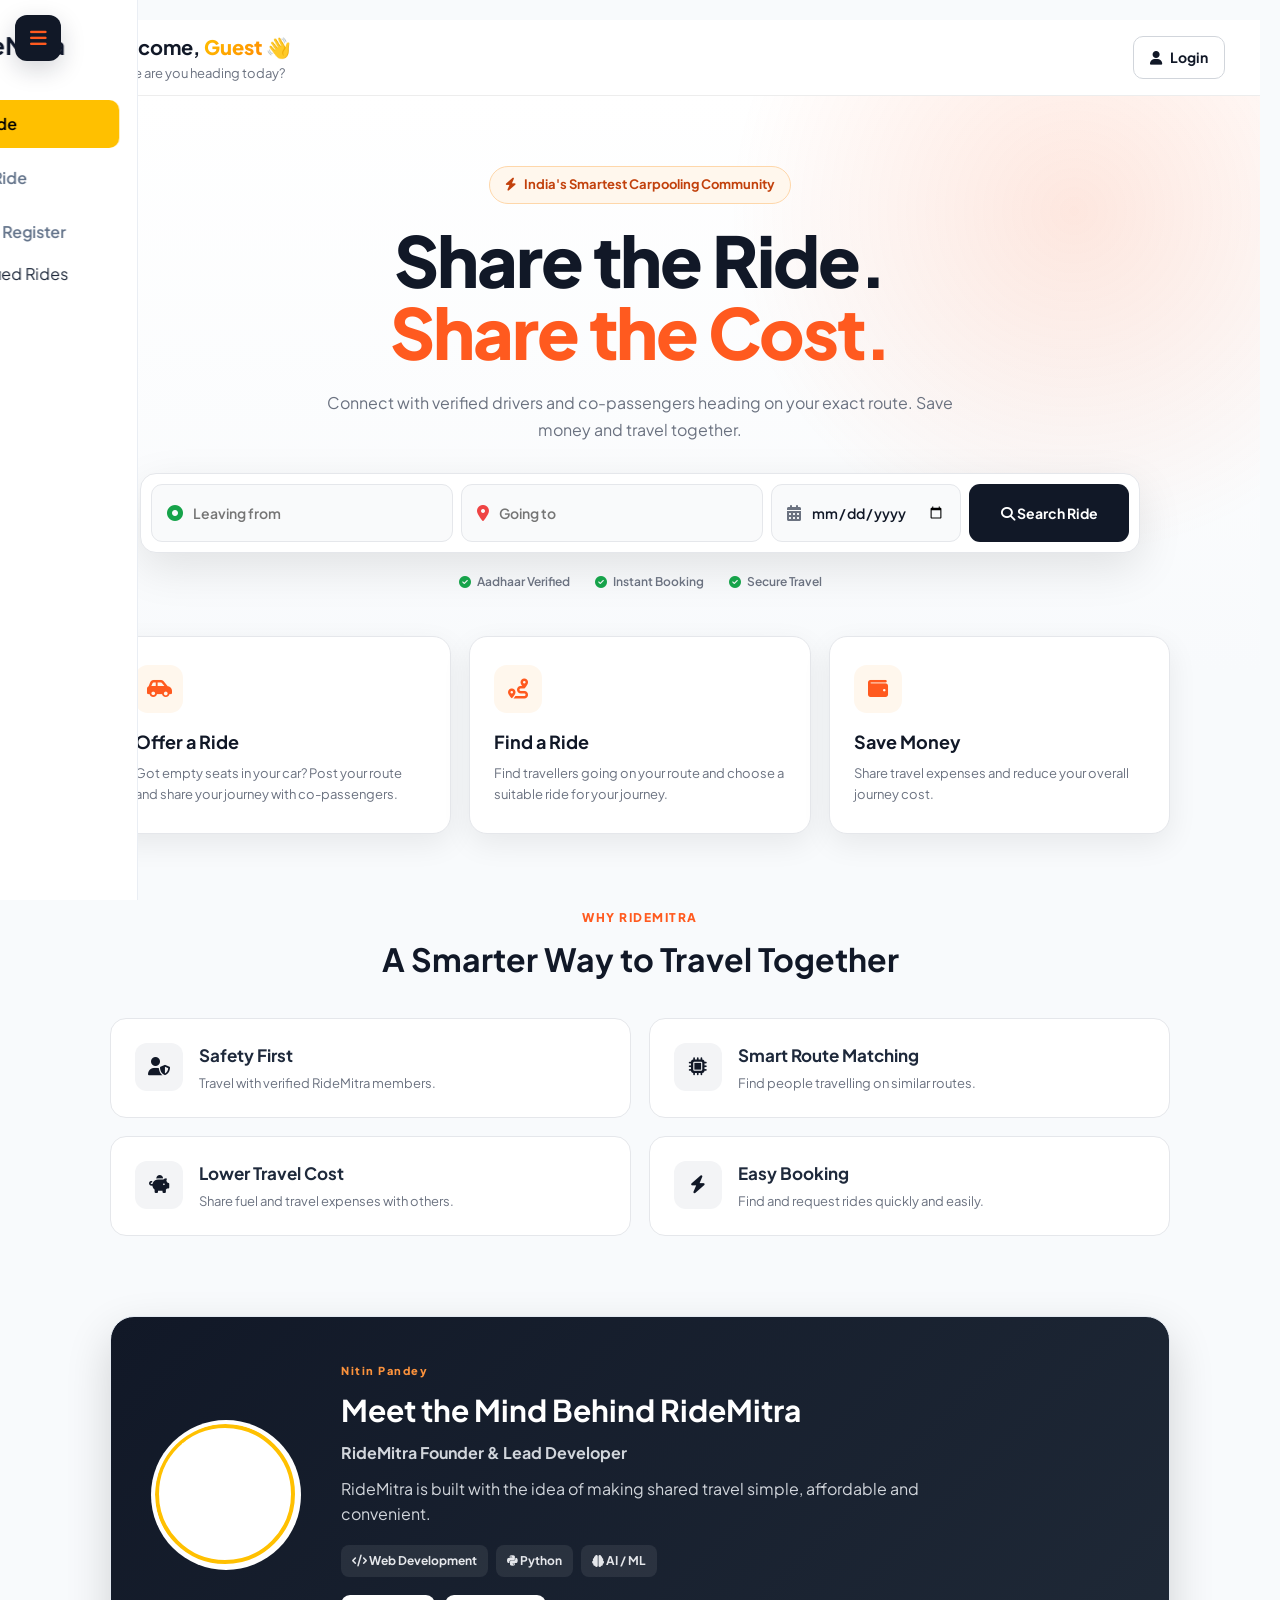
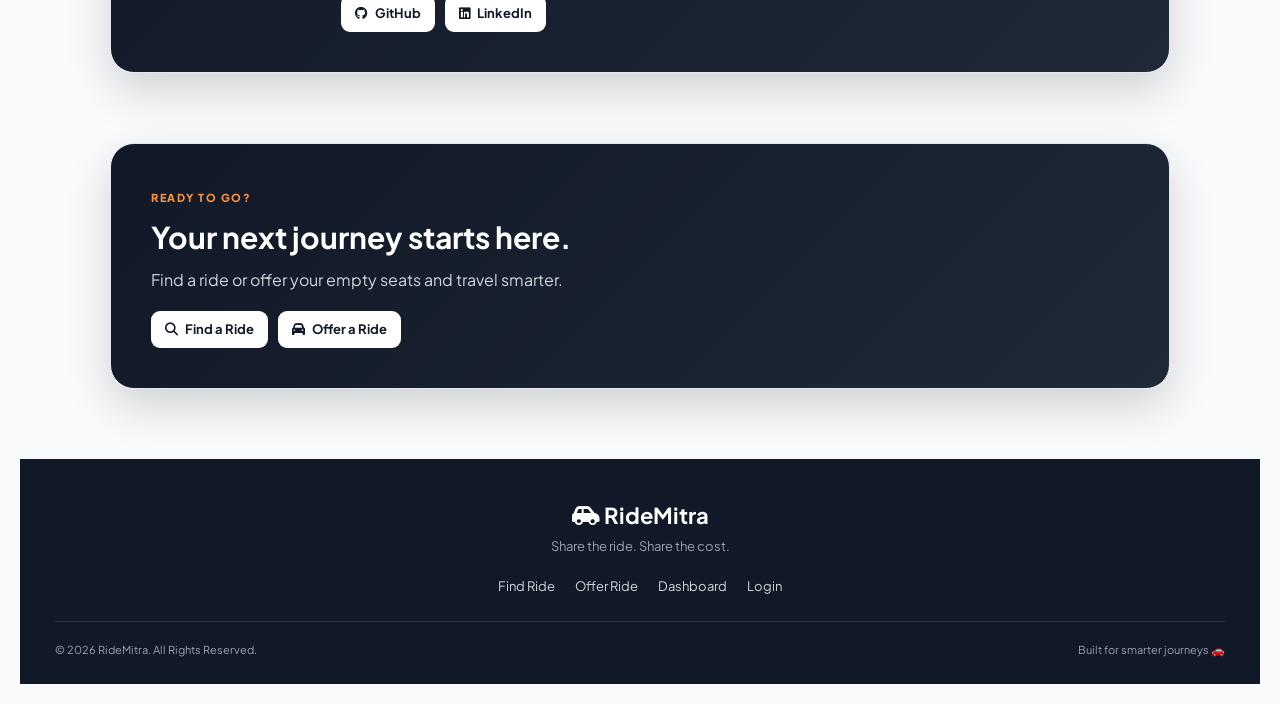
==== index.html @ 4ec3f965 "Initial RideMitra website" ====
<!DOCTYPE html>
<html lang="en">

<head>

    <meta charset="UTF-8">

    <meta
        name="viewport"
        content="width=device-width, initial-scale=1.0"
    >

    <meta
        name="description"
        content="RideMitra - Share rides, save money, and travel together across India."
    >

    <title>RideMitra - Smart & Affordable Ride Sharing</title>

    <!-- Google Font -->
    <link
        href="https://fonts.googleapis.com/css2?family=Plus+Jakarta+Sans:wght@400;500;600;700;800&display=swap"
        rel="stylesheet"
    >

    <!-- Font Awesome -->
    <link
        rel="stylesheet"
        href="https://cdnjs.cloudflare.com/ajax/libs/font-awesome/6.4.0/css/all.min.css"
    >

    <!-- Main CSS -->
    <link
        rel="stylesheet"
        href="style.css"
    >

</head>


<body>


    <!-- =====================================================
         MENU BUTTON
    ====================================================== -->

    <button
        type="button"
        class="menu-toggle"
        id="menuToggle"
        aria-label="Open navigation"
        aria-expanded="false"
    >
        <i class="fa-solid fa-bars"></i>
    </button>



    <!-- =====================================================
         LEFT SIDEBAR
    ====================================================== -->

    <nav
        class="side-nav"
        id="sideNav"
        aria-label="Main navigation"
    >

        <div class="side-logo">

            <i class="fa-solid fa-car-side logo-icon"></i>

            <strong>
                Ride<span>Mitra</span>
            </strong>

        </div>


        <div class="side-nav-links">

            <a
                href="find-ride.html"
                class="active"
            >
                <i class="fa-solid fa-magnifying-glass"></i>

                <span>
                    Find Ride
                </span>
            </a>


            <a href="offer-ride.html">

                <i class="fa-solid fa-circle-plus"></i>

                <span>
                    Offer Ride
                </span>

            </a>


            <a
                href="dashboard.html"
                id="dashboardNav"
            >

                <i class="fa-solid fa-chart-pie"></i>

                <span>
                    Dashboard
                </span>

            </a>


            <a
                href="login.html"
                id="loginNav"
            >

                <i class="fa-solid fa-right-to-bracket"></i>

                <span>
                    Login / Register
                </span>

            </a>


            <a
                href="#"
                id="logoutNav"
                style="display: none;"
            >

                <i class="fa-solid fa-right-from-bracket"></i>

                <span>
                    Logout
                </span>

            </a>

        </div>


        <div class="sidebar-bottom">

            <div class="security-mini">

                <i class="fa-solid fa-shield-halved"></i>

                <span>
                    100% Verified Rides
                </span>

            </div>

        </div>

    </nav>



    <!-- =====================================================
         MAIN WRAPPER
    ====================================================== -->

    <div class="main-wrapper">


        <!-- =================================================
             TOP BAR
        ================================================== -->

        <header class="ridemitra-topbar">


            <div class="ridemitra-welcome">

                <h2 class="ridemitra-welcome-title">

                    Welcome,
                    <span id="welcomeUserName">
                        Guest
                    </span>

                    👋

                </h2>


                <p class="ridemitra-welcome-subtitle">

                    Where are you heading today?

                </p>

            </div>



            <div class="ridemitra-topbar-actions">


                <!-- Dashboard -->

                <a
                    href="dashboard.html"
                    class="topbar-dashboard"
                    id="topbarDashboard"
                >

                    <i class="fa-solid fa-gauge"></i>

                    Dashboard

                </a>



                <!-- Login -->

                <a
                    href="login.html"
                    class="topbar-login"
                    id="topbarLogin"
                >

                    <i class="fa-solid fa-user"></i>

                    Login

                </a>



                <!-- Logged In Profile -->

                <div
                    class="topbar-profile"
                    id="topbarProfile"
                    style="display: none;"
                >

                    <div class="profile-avatar">

                        <i class="fa-solid fa-user"></i>

                    </div>


                    <div class="profile-info">

                        <strong id="topbarUserName">
                            User
                        </strong>

                        <span>
                            RideMitra Member
                        </span>

                    </div>

                </div>

            </div>

        </header>



        <!-- =================================================
             HOME PAGE
        ================================================== -->

        <main class="home-page">


            <!-- =================================================
                 HERO
            ================================================== -->

            <section class="home-hero">


                <div class="home-hero-content">


                    <div class="home-badge">

                        <i class="fa-solid fa-bolt"></i>

                        India's Smartest Carpooling Community

                    </div>



                    <h1>

                        Share the Ride.
                        <br>

                        <span class="highlight">
                            Share the Cost.
                        </span>

                    </h1>



                    <p class="hero-desc">

                        Connect with verified drivers and
                        co-passengers heading on your exact route.
                        Save money and travel together.

                    </p>



                    <!-- SEARCH BOX -->

                    <div class="hero-search-box">


                        <form
                            action="find-ride.html"
                            method="GET"
                            class="search-form"
                        >


                            <!-- FROM -->

                            <div class="input-group">

                                <i
                                    class="fa-solid fa-circle-dot start-icon"
                                ></i>

                                <input
                                    type="text"
                                    name="from"
                                    placeholder="Leaving from"
                                    required
                                >

                            </div>



                            <!-- TO -->

                            <div class="input-group">

                                <i
                                    class="fa-solid fa-location-dot end-icon"
                                ></i>

                                <input
                                    type="text"
                                    name="to"
                                    placeholder="Going to"
                                    required
                                >

                            </div>



                            <!-- DATE -->

                            <div class="input-group short">

                                <i class="fa-solid fa-calendar-days"></i>

                                <input
                                    type="date"
                                    name="date"
                                    required
                                >

                            </div>



                            <!-- SEARCH -->

                            <button
                                type="submit"
                                class="btn-search"
                            >

                                <i
                                    class="fa-solid fa-magnifying-glass"
                                ></i>

                                Search Ride

                            </button>


                        </form>

                    </div>



                    <!-- TRUST -->

                    <div class="hero-trust">

                        <span>

                            <i
                                class="fa-solid fa-circle-check"
                            ></i>

                            Aadhaar Verified

                        </span>


                        <span>

                            <i
                                class="fa-solid fa-circle-check"
                            ></i>

                            Instant Booking

                        </span>


                        <span>

                            <i
                                class="fa-solid fa-circle-check"
                            ></i>

                            Secure Travel

                        </span>

                    </div>


                </div>

            </section>



            <!-- =================================================
                 FEATURES
            ================================================== -->

            <section class="features">


                <div class="feature-card">

                    <div class="feature-icon">

                        <i class="fa-solid fa-car-side"></i>

                    </div>


                    <h3>
                        Offer a Ride
                    </h3>


                    <p>

                        Got empty seats in your car?
                        Post your route and share your
                        journey with co-passengers.

                    </p>

                </div>



                <div class="feature-card">

                    <div class="feature-icon">

                        <i class="fa-solid fa-route"></i>

                    </div>


                    <h3>
                        Find a Ride
                    </h3>


                    <p>

                        Find travellers going on your route
                        and choose a suitable ride for
                        your journey.

                    </p>

                </div>



                <div class="feature-card">

                    <div class="feature-icon">

                        <i class="fa-solid fa-wallet"></i>

                    </div>


                    <h3>
                        Save Money
                    </h3>


                    <p>

                        Share travel expenses and reduce
                        your overall journey cost.

                    </p>

                </div>


            </section>



            <!-- =================================================
                 WHY RIDEMITRA
            ================================================== -->

            <section class="why-ridemitra">


                <div class="section-heading">

                    <span class="sub-title">
                        WHY RIDEMITRA
                    </span>


                    <h2>
                        A Smarter Way to Travel Together
                    </h2>

                </div>



                <div class="why-grid">


                    <div class="why-card">

                        <div class="why-icon">

                            <i
                                class="fa-solid fa-user-shield"
                            ></i>

                        </div>


                        <div>

                            <h3>
                                Safety First
                            </h3>

                            <p>

                                Travel with verified
                                RideMitra members.

                            </p>

                        </div>

                    </div>



                    <div class="why-card">

                        <div class="why-icon">

                            <i
                                class="fa-solid fa-microchip"
                            ></i>

                        </div>


                        <div>

                            <h3>
                                Smart Route Matching
                            </h3>

                            <p>

                                Find people travelling
                                on similar routes.

                            </p>

                        </div>

                    </div>



                    <div class="why-card">

                        <div class="why-icon">

                            <i
                                class="fa-solid fa-piggy-bank"
                            ></i>

                        </div>


                        <div>

                            <h3>
                                Lower Travel Cost
                            </h3>

                            <p>

                                Share fuel and travel
                                expenses with others.

                            </p>

                        </div>

                    </div>



                    <div class="why-card">

                        <div class="why-icon">

                            <i
                                class="fa-solid fa-bolt"
                            ></i>

                        </div>


                        <div>

                            <h3>
                                Easy Booking
                            </h3>

                            <p>

                                Find and request rides
                                quickly and easily.

                            </p>

                        </div>

                    </div>


                </div>

            </section>



            <!-- =================================================
                 CREATOR
            ================================================== -->

            <section class="creator-section">


                <div class="creator-card">


                    <div class="creator-image">

                        <img
                            src="your-photo.jpg"
                            alt="RideMitra Creator"
                            class="profile-pic"
                        >

                    </div>



                    <div class="creator-info">


                        <span class="creator-label">
                            Nitin Pandey
                        </span>


                        <h2>
                            Meet the Mind Behind RideMitra
                        </h2>


                        <p class="creator-role">
                            RideMitra Founder & Lead Developer
                        </p>


                        <p>

                            RideMitra is built with the idea of
                            making shared travel simple,
                            affordable and convenient.

                        </p>



                        <div class="creator-skills">


                            <span>

                                <i class="fa-solid fa-code"></i>

                                Web Development

                            </span>


                            <span>

                                <i class="fa-brands fa-python"></i>

                                Python

                            </span>


                            <span>

                                <i class="fa-solid fa-brain"></i>

                                AI / ML

                            </span>


                        </div>



                        <div class="creator-actions">


                            <a
                                href="https://github.com/"
                                target="_blank"
                                rel="noopener noreferrer"
                            >

                                <i
                                    class="fa-brands fa-github"
                                ></i>

                                GitHub

                            </a>


                            <a
                                href="https://www.linkedin.com/in/nitin-pandey-a2958a30a/"
                                target="_blank"
                                rel="noopener noreferrer"
                            >

                                <i
                                    class="fa-brands fa-linkedin"
                                ></i>

                                LinkedIn

                            </a>


                        </div>


                    </div>


                </div>

            </section>



            <!-- =================================================
                 CALL TO ACTION
            ================================================== -->

            <section class="creator-section">


                <div class="creator-card">


                    <div class="creator-info">

                        <span class="creator-label">
                            READY TO GO?
                        </span>


                        <h2>
                            Your next journey starts here.
                        </h2>


                        <p>

                            Find a ride or offer your empty
                            seats and travel smarter.

                        </p>


                        <div class="creator-actions">

                            <a href="find-ride.html">

                                <i
                                    class="fa-solid fa-magnifying-glass"
                                ></i>

                                Find a Ride

                            </a>


                            <a href="offer-ride.html">

                                <i
                                    class="fa-solid fa-car"
                                ></i>

                                Offer a Ride

                            </a>

                        </div>

                    </div>


                </div>

            </section>



        </main>



        <!-- =================================================
             FOOTER
        ================================================== -->

        <footer class="site-footer">


            <div class="footer-brand">

                <strong>

                    <i
                        class="fa-solid fa-car-side"
                    ></i>

                    RideMitra

                </strong>


                <p>
                    Share the ride. Share the cost.
                </p>

            </div>



            <div class="footer-links">

                <a href="find-ride.html">
                    Find Ride
                </a>

                <a href="offer-ride.html">
                    Offer Ride
                </a>

                <a href="dashboard.html">
                    Dashboard
                </a>

                <a href="login.html">
                    Login
                </a>

            </div>



            <div class="footer-bottom">

                <span>
                    © 2026 RideMitra. All Rights Reserved.
                </span>


                <span>
                    Built for smarter journeys 🚗
                </span>

            </div>


        </footer>


    </div>



    <!-- =====================================================
         JAVASCRIPT
    ====================================================== -->

    <script>

        /* ================================================
           SIDEBAR
        ================================================= */

        const menuToggle =
            document.getElementById("menuToggle");

        const sideNav =
            document.getElementById("sideNav");


        menuToggle.addEventListener(
            "click",
            function () {

                const isHidden =
                    sideNav.classList.toggle("hidden");

                menuToggle.setAttribute(
                    "aria-expanded",
                    String(!isHidden)
                );

            }
        );



        /* ================================================
           LOGIN ELEMENTS
        ================================================= */

        const loginNav =
            document.getElementById("loginNav");

        const logoutNav =
            document.getElementById("logoutNav");

        const dashboardNav =
            document.getElementById("dashboardNav");

        const welcomeUserName =
            document.getElementById("welcomeUserName");

        const topbarLogin =
            document.getElementById("topbarLogin");

        const topbarDashboard =
            document.getElementById("topbarDashboard");

        const topbarProfile =
            document.getElementById("topbarProfile");

        const topbarUserName =
            document.getElementById("topbarUserName");



        /* ================================================
           CHECK LOGIN
        ================================================= */

        const isLoggedIn =
            localStorage.getItem(
                "rideMitraLoggedIn"
            ) === "true";


        const storedUser =
            localStorage.getItem(
                "rideMitraUser"
            );



        /* ================================================
           LOGGED-IN USER
        ================================================= */

        if (isLoggedIn && storedUser) {

            try {

                const user =
                    JSON.parse(storedUser);


                if (
                    user &&
                    user.name
                ) {

                    welcomeUserName.textContent =
                        user.name;

                    topbarUserName.textContent =
                        user.name;

                }


                topbarLogin.style.display =
                    "none";

                topbarProfile.style.display =
                    "flex";

                topbarDashboard.style.display =
                    "inline-flex";

                loginNav.style.display =
                    "none";

                dashboardNav.style.display =
                    "flex";

                logoutNav.style.display =
                    "flex";


            } catch (error) {

                console.error(
                    "User data error:",
                    error
                );

            }

        }


        /* ================================================
           LOGGED-OUT USER
        ================================================= */

        else {

            welcomeUserName.textContent =
                "Guest";

            topbarProfile.style.display =
                "none";

            topbarLogin.style.display =
                "inline-flex";

            topbarDashboard.style.display =
                "none";

            loginNav.style.display =
                "flex";

            dashboardNav.style.display =
                "none";

            logoutNav.style.display =
                "none";

        }



        /* ================================================
           LOGOUT
        ================================================= */

        logoutNav.addEventListener(
            "click",
            function (event) {

                event.preventDefault();


                const confirmLogout =
                    confirm(
                        "Do you want to logout?"
                    );


                if (!confirmLogout) {
                    return;
                }


                localStorage.removeItem(
                    "rideMitraLoggedIn"
                );


                localStorage.removeItem(
                    "rideMitraUser"
                );


                window.location.href =
                    "index.html";

            }
        );



        /* ================================================
           MOBILE NAVIGATION
        ================================================= */

        const navigationLinks =
            sideNav.querySelectorAll("a");


        navigationLinks.forEach(
            function (link) {

                link.addEventListener(
                    "click",
                    function () {

                        if (
                            window.innerWidth <= 700
                        ) {

                            sideNav.classList.add(
                                "hidden"
                            );

                            menuToggle.setAttribute(
                                "aria-expanded",
                                "false"
                            );

                        }

                    }
                );

            }
        );



        /* ================================================
           DATE - PREVENT OLD DATES
        ================================================= */

        const dateInput =
            document.querySelector(
                'input[name="date"]'
            );


        if (dateInput) {

            const today =
                new Date()
                    .toISOString()
                    .split("T")[0];


            dateInput.min =
                today;

        }

    </script>


</body>

</html>
---- style.css ----
/* =========================================================
   RIDEMITRA - ULTRA PREMIUM RAPIDO / UBER STYLE SYSTEM
   Color Palette: Vibrant Rapido Yellow (#FFC000), Dark Slate (#0F172A), Modern Gray (#F8FAFC)
   ========================================================= */

@import url('https://fonts.googleapis.com/css2?family=Plus+Jakarta+Sans:wght@400;500;600;700;800&display=swap');

/* --- Root Variables --- */
:root {
    --primary-yellow: #FFC000;
    --primary-hover: #E0A800;
    --dark-bg: #0F172A;
    --dark-card: #1E293B;
    --light-bg: #F8FAFC;
    --light-card: #FFFFFF;
    --text-main: #0F172A;
    --text-muted: #64748B;
    --border-color: #E2E8F0;
    --accent-green: #10B981;
    --accent-blue: #2563EB;
    --shadow-sm: 0 4px 6px -1px rgba(0, 0, 0, 0.05);
    --shadow-lg: 0 10px 25px -5px rgba(0, 0, 0, 0.1);
    --radius-sm: 10px;
    --radius-md: 16px;
    --radius-lg: 24px;
}

/* --- Dark Mode Variables Override --- */
body.dark-mode {
    --light-bg: #0B0F19;
    --light-card: #151D2A;
    --text-main: #F8FAFC;
    --text-muted: #94A3B8;
    --border-color: #1E293B;
}

/* --- Global Resets --- */
* {
    margin: 0;
    padding: 0;
    box-sizing: border-box;
    font-family: 'Plus Jakarta Sans', sans-serif;
}

body {
    background-color: var(--light-bg);
    color: var(--text-main);
    line-height: 1.5;
    transition: background 0.3s ease, color 0.3s ease;
}

/* --- Top Navigation Bar --- */
.ridemitra-topbar {
    position: sticky;
    top: 0;
    height: 75px;
    display: flex;
    align-items: center;
    justify-content: space-between;
    padding: 0 35px 0 80px;
    background: rgba(255, 255, 255, 0.85);
    backdrop-filter: blur(12px);
    border-bottom: 1px solid var(--border-color);
    z-index: 1000;
}

body.dark-mode .ridemitra-topbar {
    background: rgba(15, 23, 42, 0.85);
}

.ridemitra-welcome-title {
    font-size: 20px;
    font-weight: 800;
}

.ridemitra-welcome-title span {
    color: var(--primary-yellow);
    background: linear-gradient(135deg, #FFC000, #FF8C00);
    -webkit-background-clip: text;
    -webkit-text-fill-color: transparent;
}

.ridemitra-topbar-actions {
    display: flex;
    align-items: center;
    gap: 15px;
}

/* Dynamic Buttons */
.topbar-login, .topbar-dashboard {
    padding: 10px 20px;
    border-radius: var(--radius-sm);
    font-size: 14px;
    font-weight: 700;
    text-decoration: none;
    transition: all 0.2s ease;
}

.topbar-login {
    background: var(--primary-yellow);
    color: #000;
}

.topbar-login:hover {
    background: var(--primary-hover);
    transform: translateY(-2px);
}

.topbar-dashboard {
    background: var(--dark-bg);
    color: #fff;
}

.topbar-profile {
    display: flex;
    align-items: center;
    gap: 10px;
    padding: 6px 14px;
    background: var(--light-card);
    border: 1px solid var(--border-color);
    border-radius: 30px;
    box-shadow: var(--shadow-sm);
}

.profile-avatar {
    width: 34px;
    height: 34px;
    border-radius: 50%;
    background: var(--primary-yellow);
    display: flex;
    align-items: center;
    justify-content: center;
    font-size: 16px;
    color: #000;
}

/* --- Modern Sidebar --- */
.side-nav {
    position: fixed;
    top: 0;
    left: 0;
    width: 260px;
    height: 100vh;
    background: var(--light-card);
    border-right: 1px solid var(--border-color);
    padding: 25px 18px;
    z-index: 10500;
    transition: transform 0.3s ease;
}

.side-nav.hidden {
    transform: translateX(-100%);
}

.side-logo {
    display: flex;
    align-items: center;
    gap: 10px;
    font-size: 24px;
    font-weight: 800;
    color: var(--text-main);
    margin-bottom: 35px;
}

.side-logo i {
    color: var(--primary-yellow);
    background: var(--dark-bg);
    padding: 8px;
    border-radius: 10px;
}

.side-nav-links a {
    display: flex;
    align-items: center;
    gap: 12px;
    padding: 12px 16px;
    border-radius: var(--radius-sm);
    text-decoration: none;
    color: var(--text-muted);
    font-weight: 600;
    margin-bottom: 6px;
    transition: all 0.2s ease;
}

.side-nav-links a.active, .side-nav-links a:hover {
    background: var(--primary-yellow);
    color: #000;
}

.menu-toggle {
    position: fixed;
    top: 15px;
    left: 15px;
    width: 40px;
    height: 45px;
    border-radius: 12px;
    background: var(--dark-bg);
    color: var(--primary-yellow);
    border: none;
    font-size: 20px;
    cursor: pointer;
    z-index: 11000;
    box-shadow: var(--shadow-lg);
}

/* --- Hero Section (Rapido Style Search Engine) --- */
.home-hero {
    padding: 60px 20px;
    background: linear-gradient(180deg, rgba(255,192,0,0.15) 0%, rgba(248,250,252,0) 100%);
    text-align: center;
}

.home-badge {
    display: inline-flex;
    align-items: center;
    gap: 8px;
    padding: 6px 16px;
    background: var(--dark-bg);
    color: var(--primary-yellow);
    border-radius: 30px;
    font-size: 13px;
    font-weight: 700;
    margin-bottom: 20px;
}

.home-hero h1 {
    font-size: 48px;
    font-weight: 800;
    line-height: 1.2;
    margin-bottom: 15px;
}

.home-hero h1 .highlight {
    color: var(--accent-blue);
}

.hero-desc {
    color: var(--text-muted);
    max-width: 600px;
    margin: 0 auto 30px;
    font-size: 16px;
}

/* Search Box Container */
.hero-search-box {
    max-width: 900px;
    margin: 0 auto;
    background: var(--light-card);
    padding: 15px;
    border-radius: var(--radius-lg);
    box-shadow: var(--shadow-lg);
    border: 1px solid var(--border-color);
}

.search-form {
    display: grid;
    grid-template-columns: 1fr 1fr 180px 180px;
    gap: 10px;
}

.input-group {
    display: flex;
    align-items: center;
    gap: 10px;
    background: var(--light-bg);
    padding: 12px 16px;
    border-radius: var(--radius-sm);
    border: 1px solid var(--border-color);
}

.input-group input {
    border: none;
    background: transparent;
    width: 100%;
    font-size: 14px;
    font-weight: 600;
    outline: none;
    color: var(--text-main);
}

.start-icon { color: var(--accent-green); }
.end-icon { color: #EF4444; }

.btn-search {
    background: var(--primary-yellow);
    color: #000;
    border: none;
    border-radius: var(--radius-sm);
    font-weight: 800;
    font-size: 15px;
    cursor: pointer;
    transition: background 0.2s ease;
}

.btn-search:hover {
    background: var(--primary-hover);
}

.hero-trust {
    display: flex;
    justify-content: center;
    gap: 25px;
    margin-top: 25px;
    font-size: 13px;
    font-weight: 600;
    color: var(--text-muted);
}

.hero-trust i { color: var(--accent-green); }

/* --- Features & Why Sections --- */
.features, .why-ridemitra {
    max-width: 1100px;
    margin: 60px auto;
    padding: 0 20px;
}

.features {
    display: grid;
    grid-template-columns: repeat(3, 1fr);
    gap: 20px;
}

.feature-card {
    background: var(--light-card);
    padding: 30px 20px;
    border-radius: var(--radius-md);
    border: 1px solid var(--border-color);
    box-shadow: var(--shadow-sm);
    transition: transform 0.2s ease;
}

.feature-card:hover {
    transform: translateY(-5px);
}

.feature-icon {
    width: 50px;
    height: 50px;
    border-radius: 12px;
    background: rgba(255,192,0,0.2);
    color: #000;
    display: flex;
    align-items: center;
    justify-content: center;
    font-size: 22px;
    margin-bottom: 15px;
}

/* Why Grid */
.why-grid {
    display: grid;
    grid-template-columns: repeat(2, 1fr);
    gap: 20px;
    margin-top: 30px;
}

.why-card {
    display: flex;
    gap: 15px;
    background: var(--light-card);
    padding: 20px;
    border-radius: var(--radius-md);
    border: 1px solid var(--border-color);
}

.why-icon {
    font-size: 24px;
    color: var(--accent-blue);
}

/* --- Verification & Documents Card (Driver vs Passenger) --- */
.verification-section {
    max-width: 900px;
    margin: 40px auto;
    background: var(--dark-bg);
    color: #fff;
    padding: 35px;
    border-radius: var(--radius-lg);
}

.doc-upload-grid {
    display: grid;
    grid-template-columns: 1fr 1fr;
    gap: 20px;
    margin-top: 20px;
}

.doc-card {
    background: var(--dark-card);
    padding: 20px;
    border-radius: var(--radius-md);
    border: 1px dashed rgba(255,255,255,0.2);
    text-align: center;
}

/* --- Creator Section --- */
.creator-section {
    max-width: 900px;
    margin: 60px auto;
    padding: 0 20px;
}

.creator-card {
    display: flex;
    align-items: center;
    gap: 30px;
    background: var(--light-card);
    padding: 30px;
    border-radius: var(--radius-lg);
    border: 1px solid var(--border-color);
    box-shadow: var(--shadow-lg);
}

.creator-image img {
    width: 140px;
    height: 140px;
    border-radius: 50%;
    object-fit: cover;
    border: 4px solid var(--primary-yellow);
}

.creator-skills {
    display: flex;
    gap: 10px;
    margin: 15px 0;
}

.creator-skills span {
    background: var(--light-bg);
    padding: 4px 12px;
    border-radius: 20px;
    font-size: 12px;
    font-weight: 700;
}

/* --- Footer --- */
.site-footer {
    background: var(--dark-bg);
    color: #fff;
    padding: 40px 20px 20px;
    margin-top: 80px;
    text-align: center;
}

.footer-links {
    display: flex;
    justify-content: center;
    gap: 20px;
    margin: 20px 0;
}

.footer-links a {
    color: #94A3B8;
    text-decoration: none;
}

.footer-links a:hover { color: var(--primary-yellow); }

.footer-bottom {
    border-top: 1px solid rgba(255,255,255,0.1);
    padding-top: 20px;
    font-size: 13px;
    color: #64748B;
}

/* --- Responsive Adjustments --- */
@media (max-width: 850px) {
    .search-form { grid-template-columns: 1fr; }
    .features, .why-grid, .doc-upload-grid { grid-template-columns: 1fr; }
    .creator-card { flex-direction: column; text-align: center; }
    .ridemitra-topbar { padding: 0 15px 0 70px; }
}    

/* Header container ko sahi space dene ke liye */
header, .navbar {
    display: flex;
    align-items: center;
    gap: 15px;
    padding: 10px 20px;
}

.menu-btn {
    position: relative;
    z-index: 10;
    margin-right: 10px;
}

header h1, .nav-title {
    margin: 0;
    display: inline-block;
}

.heading-container {
    padding-left: 50px;
}


/* =========================================================
   RIDEMITRA - 20.14-D
   PROFESSIONAL HOMEPAGE LAYOUT
   ========================================================= */


/* =========================================================
   MAIN WRAPPER
   ========================================================= */

.main-wrapper {
    min-height: 100vh;
    margin-left: 0;
}


/* =========================================================
   TOPBAR
   ========================================================= */

.ridemitra-topbar {
    min-height: 76px;

    display: flex;
    align-items: center;

    justify-content: space-between;

    padding: 14px 35px 14px 82px;

    background: rgba(255, 255, 255, 0.94);

    border-bottom: 1px solid rgba(0, 0, 0, 0.07);

    backdrop-filter: blur(18px);

    position: relative;

    z-index: 1000;
}


/* =========================================================
   WELCOME AREA
   ========================================================= */

.ridemitra-welcome {
    display: flex;

    flex-direction: column;

    gap: 2px;
}

.ridemitra-welcome-title {
    margin: 0;

    font-size: 20px;

    font-weight: 700;

    color: #111827;
}

.ridemitra-welcome-title span {
    font-weight: 800;

    color: #ff5a1f;
}

.ridemitra-welcome-subtitle {
    margin: 0;

    font-size: 13px;

    color: #6b7280;
}


/* =========================================================
   TOPBAR ACTIONS
   ========================================================= */

.ridemitra-topbar-actions {
    display: flex;

    align-items: center;

    gap: 12px;
}


/* =========================================================
   TOPBAR DASHBOARD
   ========================================================= */

.topbar-dashboard,
.topbar-login {
    display: inline-flex;

    align-items: center;

    justify-content: center;

    gap: 8px;

    padding: 10px 16px;

    border-radius: 10px;

    text-decoration: none;

    font-size: 14px;

    font-weight: 700;

    transition: all 0.2s ease;
}

.topbar-dashboard {
    background: #111827;

    color: #ffffff;
}

.topbar-dashboard:hover {
    background: #000000;

    transform: translateY(-1px);
}


.topbar-login {
    background: #ffffff;

    color: #111827;

    border: 1px solid #d1d5db;
}

.topbar-login:hover {
    border-color: #111827;

    transform: translateY(-1px);
}


/* =========================================================
   TOPBAR PROFILE
   ========================================================= */

.topbar-profile {
    display: flex;

    align-items: center;

    gap: 10px;
}

.profile-avatar {
    width: 42px;
    height: 42px;

    display: flex;

    align-items: center;
    justify-content: center;

    border-radius: 50%;

    background: #111827;

    color: #ffffff;

    font-size: 16px;
}

.profile-info {
    display: flex;

    flex-direction: column;

    line-height: 1.2;
}

.profile-info strong {
    font-size: 14px;

    color: #111827;
}

.profile-info span {
    margin-top: 3px;

    font-size: 11px;

    color: #6b7280;
}


/* =========================================================
   HERO
   ========================================================= */

.home-hero {
    min-height: 570px;

    display: flex;

    align-items: center;

    justify-content: center;

    padding: 70px 25px 80px;

    position: relative;

    overflow: hidden;

    background:
        radial-gradient(
            circle at 85% 20%,
            rgba(255, 90, 31, 0.14),
            transparent 30%
        ),
        linear-gradient(
            180deg,
            #ffffff 0%,
            #f8fafc 100%
        );

    border-radius: 0;
}


/* =========================================================
   HERO CONTENT
   ========================================================= */

.home-hero-content {
    width: min(1050px, 100%);

    text-align: center;

    position: relative;

    z-index: 5;
}


/* =========================================================
   HERO BADGE
   ========================================================= */

.home-badge {
    display: inline-flex;

    align-items: center;

    gap: 8px;

    padding: 8px 15px;

    margin-bottom: 20px;

    border-radius: 30px;

    background: #fff7ed;

    color: #c2410c;

    border: 1px solid #fed7aa;

    font-size: 13px;

    font-weight: 700;
}


/* =========================================================
   HERO HEADING
   ========================================================= */

.home-hero h1 {
    margin: 0;

    font-size: clamp(42px, 6vw, 70px);

    line-height: 1.04;

    letter-spacing: -2px;

    font-weight: 800;

    color: #111827;
}

.home-hero h1 .highlight {
    color: #ff5a1f;
}


/* =========================================================
   HERO DESCRIPTION
   ========================================================= */

.hero-desc {
    max-width: 650px;

    margin: 20px auto 30px;

    color: #6b7280;

    font-size: 16px;

    line-height: 1.7;
}


/* =========================================================
   RAPIDO STYLE SEARCH BOX
   ========================================================= */

.hero-search-box {
    max-width: 1000px;

    margin: 0 auto;

    padding: 10px;

    background: #ffffff;

    border: 1px solid #e5e7eb;

    border-radius: 16px;

    box-shadow:
        0 15px 45px rgba(0, 0, 0, 0.10);
}


/* =========================================================
   SEARCH FORM
   ========================================================= */

.search-form {
    display: grid;

    grid-template-columns:
        1fr
        1fr
        190px
        160px;

    gap: 8px;
}


/* =========================================================
   SEARCH INPUT
   ========================================================= */

.hero-search-box .input-group {
    min-height: 58px;

    display: flex;

    align-items: center;

    gap: 10px;

    padding: 0 15px;

    background: #f9fafb;

    border: 1px solid #e5e7eb;

    border-radius: 11px;
}

.hero-search-box .input-group i {
    flex-shrink: 0;

    color: #6b7280;
}

.hero-search-box .start-icon {
    color: #16a34a !important;
}

.hero-search-box .end-icon {
    color: #ef4444 !important;
}

.hero-search-box input {
    width: 100%;

    border: none;

    outline: none;

    background: transparent;

    font-size: 14px;

    color: #111827;
}


/* =========================================================
   SEARCH BUTTON
   ========================================================= */

.btn-search {
    min-height: 58px;

    border: none;

    border-radius: 11px;

    background: #111827;

    color: #ffffff;

    font-size: 14px;

    font-weight: 700;

    cursor: pointer;

    transition: all 0.2s ease;
}

.btn-search:hover {
    background: #ff5a1f;

    transform: translateY(-1px);

    box-shadow:
        0 8px 20px rgba(255, 90, 31, 0.25);
}


/* =========================================================
   TRUST INDICATORS
   ========================================================= */

.hero-trust {
    margin-top: 20px;

    display: flex;

    justify-content: center;

    align-items: center;

    gap: 25px;

    flex-wrap: wrap;
}

.hero-trust span {
    display: inline-flex;

    align-items: center;

    gap: 6px;

    font-size: 12px;

    color: #6b7280;

    font-weight: 600;
}

.hero-trust i {
    color: #16a34a;
}


/* =========================================================
   FEATURES
   ========================================================= */

.features {
    max-width: 1100px;

    margin: -35px auto 70px;

    padding: 0 20px;

    position: relative;

    z-index: 10;

    display: grid;

    grid-template-columns:
        repeat(3, 1fr);

    gap: 18px;
}

.feature-card {
    background: #ffffff;

    border: 1px solid #e5e7eb;

    border-radius: 18px;

    padding: 28px 24px;

    text-align: left;

    box-shadow:
        0 10px 30px rgba(0, 0, 0, 0.07);

    transition:
        transform 0.2s ease,
        box-shadow 0.2s ease;
}

.feature-card:hover {
    transform: translateY(-5px);

    box-shadow:
        0 16px 35px rgba(0, 0, 0, 0.10);
}

.feature-icon {
    width: 48px;
    height: 48px;

    display: flex;

    align-items: center;
    justify-content: center;

    margin-bottom: 15px;

    border-radius: 13px;

    background: #fff7ed;

    color: #ff5a1f;

    font-size: 20px;
}

.feature-card h3 {
    margin: 0 0 8px;

    font-size: 18px;

    color: #111827;
}

.feature-card p {
    margin: 0;

    color: #6b7280;

    font-size: 13px;

    line-height: 1.6;
}


/* =========================================================
   WHY RIDEMITRA
   ========================================================= */

.why-ridemitra {
    max-width: 1100px;

    margin: 0 auto 80px;

    padding: 0 20px;
}

.section-heading {
    text-align: center;

    margin-bottom: 35px;
}

.sub-title {
    display: inline-block;

    margin-bottom: 8px;

    color: #ff5a1f;

    font-size: 12px;

    font-weight: 800;

    letter-spacing: 1.5px;
}

.section-heading h2 {
    margin: 0;

    font-size: 32px;

    color: #111827;
}


/* =========================================================
   WHY GRID
   ========================================================= */

.why-grid {
    display: grid;

    grid-template-columns:
        repeat(2, 1fr);

    gap: 18px;
}

.why-card {
    display: flex;

    align-items: flex-start;

    gap: 16px;

    padding: 24px;

    background: #ffffff;

    border: 1px solid #e5e7eb;

    border-radius: 16px;
}

.why-icon {
    width: 48px;
    height: 48px;

    flex-shrink: 0;

    display: flex;

    align-items: center;
    justify-content: center;

    border-radius: 12px;

    background: #f3f4f6;

    color: #111827;

    font-size: 18px;
}

.why-card h3 {
    margin: 0 0 5px;

    font-size: 17px;
}

.why-card p {
    margin: 0;

    color: #6b7280;

    font-size: 13px;

    line-height: 1.5;
}


/* =========================================================
   CREATOR SECTION
   ========================================================= */

.creator-section {
    max-width: 1100px;

    margin: 0 auto 70px;

    padding: 0 20px;
}

.creator-card {
    display: flex;

    align-items: center;

    gap: 40px;

    padding: 40px;

    background:
        linear-gradient(
            135deg,
            #111827,
            #1f2937
        );

    color: #ffffff;

    border-radius: 24px;

    box-shadow:
        0 18px 45px rgba(0, 0, 0, 0.16);
}


/* =========================================================
   CREATOR IMAGE
   ========================================================= */

.creator-image {
    width: 150px;
    height: 150px;

    flex-shrink: 0;

    overflow: hidden;

    border-radius: 50%;

    border: 4px solid rgba(255, 255, 255, 0.18);

    background: #ffffff;
}

.profile-pic {
    width: 100%;
    height: 100%;

    display: block;

    object-fit: cover;
}


/* =========================================================
   CREATOR INFO
   ========================================================= */

.creator-label {
    font-size: 11px;

    font-weight: 800;

    letter-spacing: 1.5px;

    color: #fb923c;
}

.creator-info h2 {
    margin: 7px 0;

    font-size: 30px;
}

.creator-role {
    margin: 0 0 10px;

    color: #fb923c;

    font-weight: 700;
}

.creator-info > p {
    max-width: 650px;

    color: #d1d5db;

    line-height: 1.6;
}


/* =========================================================
   CREATOR SKILLS
   ========================================================= */

.creator-skills {
    display: flex;

    flex-wrap: wrap;

    gap: 8px;

    margin-top: 18px;
}

.creator-skills span {
    padding: 7px 11px;

    border-radius: 8px;

    background: rgba(255, 255, 255, 0.08);

    color: #e5e7eb;

    font-size: 12px;
}


/* =========================================================
   CREATOR ACTIONS
   ========================================================= */

.creator-actions {
    display: flex;

    flex-wrap: wrap;

    gap: 10px;

    margin-top: 18px;
}

.creator-actions a {
    display: inline-flex;

    align-items: center;

    gap: 7px;

    padding: 9px 14px;

    border-radius: 9px;

    text-decoration: none;

    background: #ffffff;

    color: #111827;

    font-size: 13px;

    font-weight: 700;

    transition: all 0.2s ease;
}

.creator-actions a:hover {
    background: #ff5a1f;

    color: #ffffff;

    transform: translateY(-1px);
}


/* =========================================================
   FOOTER
   ========================================================= */

.site-footer {
    margin-top: 30px;

    padding: 40px 35px 25px;

    background: #111827;

    color: #ffffff;
}

.footer-brand strong {
    font-size: 22px;
}

.footer-brand p {
    margin: 5px 0 20px;

    color: #9ca3af;

    font-size: 13px;
}

.footer-links {
    display: flex;

    flex-wrap: wrap;

    gap: 20px;

    margin-bottom: 25px;
}

.footer-links a {
    text-decoration: none;

    color: #d1d5db;

    font-size: 13px;
}

.footer-links a:hover {
    color: #fb923c;
}

.footer-bottom {
    padding-top: 20px;

    border-top: 1px solid rgba(255, 255, 255, 0.10);

    display: flex;

    justify-content: space-between;

    gap: 15px;

    flex-wrap: wrap;

    color: #9ca3af;

    font-size: 11px;
}


/* =========================================================
   MOBILE RESPONSIVE
   ========================================================= */

@media (max-width: 800px) {

    .ridemitra-topbar {
        padding-left: 75px;
        padding-right: 18px;
    }

    .ridemitra-topbar-actions {
        gap: 6px;
    }

    .profile-info {
        display: none;
    }

    .search-form {
        grid-template-columns: 1fr 1fr;
    }

    .search-form .short {
        grid-column: span 1;
    }

    .btn-search {
        grid-column: span 1;
    }

    .features {
        grid-template-columns: 1fr;
    }

    .why-grid {
        grid-template-columns: 1fr;
    }

    .creator-card {
        flex-direction: column;

        text-align: center;
    }

    .creator-info > p {
        margin-left: auto;
        margin-right: auto;
    }

    .creator-skills,
    .creator-actions {
        justify-content: center;
    }

}


@media (max-width: 600px) {

    .ridemitra-topbar {
        min-height: 70px;

        padding:
            12px
            15px
            12px
            70px;
    }

    .ridemitra-welcome-title {
        font-size: 16px;
    }

    .ridemitra-welcome-subtitle {
        font-size: 11px;
    }

    .topbar-dashboard {
        display: none !important;
    }

    .home-hero {
        padding:
            55px
            15px
            70px;
    }

    .home-hero h1 {
        font-size: 40px;

        letter-spacing: -1.5px;
    }

    .hero-desc {
        font-size: 14px;
    }

    .search-form {
        grid-template-columns: 1fr;
    }

    .search-form .short,
    .btn-search {
        grid-column: auto;
    }

    .hero-search-box {
        padding: 8px;
    }

    .features {
        margin-top: -25px;

        padding: 0 15px;
    }

    .section-heading h2 {
        font-size: 25px;
    }

    .creator-section {
        padding: 0 15px;
    }

    .creator-card {
        padding: 30px 20px;
    }

    .creator-info h2 {
        font-size: 24px;
    }

    .site-footer {
        padding: 35px 20px 20px;
    }

    .footer-bottom {
        flex-direction: column;
    }

}



/* =========================================================
   RIDEMITRA - OFFER RIDE PAGE
   PREMIUM RAPIDO / UBER STYLE
   ---------------------------------------------------------
   Dedicated styling for offer-ride.html
   Future changes can be made from this section.
========================================================= */


/* =========================================================
   OFFER PAGE BASE
========================================================= */

body.offer-page {
    background:
        radial-gradient(
            circle at 85% 10%,
            rgba(255, 90, 31, 0.08),
            transparent 28%
        ),
        linear-gradient(
            180deg,
            #f8fafc 0%,
            #eef2f7 100%
        );

    min-height: 100vh;
}


/* =========================================================
   SIDEBAR - DESKTOP
========================================================= */

.offer-page .side-nav {
    position: fixed;

    top: 0;
    left: 0;

    width: 260px;
    height: 100vh;

    padding: 28px 18px;

    background: rgba(255, 255, 255, 0.96);

    border-right: 1px solid #e5e7eb;

    box-shadow:
        10px 0 30px rgba(15, 23, 42, 0.04);

    z-index: 10500;

    transform: translateX(0);

    transition:
        transform 0.3s ease,
        box-shadow 0.3s ease;
}


/* =========================================================
   SIDEBAR LOGO
========================================================= */

.offer-page .side-logo {
    display: flex;

    align-items: center;

    gap: 11px;

    padding: 5px 8px;

    margin-bottom: 42px;

    font-size: 24px;

    font-weight: 800;

    color: #111827;
}

.offer-page .side-logo i {
    width: 42px;
    height: 42px;

    display: flex;

    align-items: center;
    justify-content: center;

    background: #111827;

    color: #ff5a1f;

    border-radius: 12px;

    font-size: 18px;
}

.offer-page .side-logo span {
    color: #ff5a1f;
}


/* =========================================================
   SIDEBAR LINKS
========================================================= */

.offer-page .side-nav-links {
    display: flex;

    flex-direction: column;

    gap: 7px;
}

.offer-page .side-nav-links a {
    display: flex;

    align-items: center;

    gap: 13px;

    min-height: 52px;

    padding: 0 16px;

    border-radius: 12px;

    color: #64748b;

    text-decoration: none;

    font-size: 14px;

    font-weight: 700;

    transition:
        background 0.2s ease,
        color 0.2s ease,
        transform 0.2s ease;
}

.offer-page .side-nav-links a i {
    width: 22px;

    text-align: center;

    font-size: 16px;
}

.offer-page .side-nav-links a:hover {
    background: #fff7ed;

    color: #ff5a1f;

    transform: translateX(3px);
}

.offer-page .side-nav-links a.active {
    background: #111827;

    color: #ffffff;

    box-shadow:
        0 8px 20px rgba(17, 24, 39, 0.12);
}

.offer-page .side-nav-links a.active i {
    color: #ff5a1f;
}


/* =========================================================
   MAIN LAYOUT
   ---------------------------------------------------------
   Keeps page content away from sidebar.
========================================================= */

.offer-page .main-layout {
    min-height: 100vh;

    margin-left: 260px;

    width: calc(100% - 260px);
}


/* =========================================================
   TOP BAR
========================================================= */

.offer-page .top-bar {
    position: sticky;

    top: 0;

    z-index: 900;

    min-height: 76px;

    display: flex;

    align-items: center;

    justify-content: space-between;

    padding: 14px 42px;

    background: rgba(255, 255, 255, 0.90);

    backdrop-filter: blur(18px);

    border-bottom: 1px solid rgba(15, 23, 42, 0.07);
}

.offer-page .top-bar-left h2 {
    margin: 0;

    font-size: 20px;

    font-weight: 800;

    color: #111827;
}

.offer-page .top-bar-right {
    display: flex;

    align-items: center;

    gap: 10px;
}


/* =========================================================
   LOGIN BUTTON
========================================================= */

.offer-page .top-bar .btn.secondary {
    display: inline-flex;

    align-items: center;

    gap: 8px;

    padding: 10px 17px;

    border-radius: 10px;

    background: #111827;

    color: #ffffff;

    text-decoration: none;

    font-size: 13px;

    font-weight: 700;

    border: none;

    transition: all 0.2s ease;
}

.offer-page .top-bar .btn.secondary:hover {
    background: #ff5a1f;

    transform: translateY(-1px);

    box-shadow:
        0 8px 20px rgba(255, 90, 31, 0.22);
}


/* =========================================================
   FORM AREA
========================================================= */

.offer-page .form-card {
    width: min(1000px, calc(100% - 60px));

    margin: 55px auto 80px;

    padding: 42px;

    background: rgba(255, 255, 255, 0.96);

    border: 1px solid #e5e7eb;

    border-radius: 24px;

    box-shadow:
        0 20px 60px rgba(15, 23, 42, 0.09);

    position: relative;

    overflow: hidden;
}


/* =========================================================
   FORM CARD TOP ACCENT
========================================================= */

.offer-page .form-card::before {
    content: "";

    position: absolute;

    top: 0;
    left: 0;

    width: 100%;
    height: 5px;

    background:
        linear-gradient(
            90deg,
            #ff5a1f,
            #ff8a3d,
            #ffc107
        );
}


/* =========================================================
   FORM HEADING
========================================================= */

.offer-page .form-card h1 {
    margin: 0;

    font-size: clamp(30px, 4vw, 42px);

    line-height: 1.15;

    font-weight: 800;

    letter-spacing: -1px;

    color: #111827;
}

.offer-page .form-card > p {
    margin-top: 10px;

    margin-bottom: 32px !important;

    color: #64748b !important;

    font-size: 14px;

    line-height: 1.6;
}


/* =========================================================
   FORM GRID
========================================================= */

.offer-page #rideForm .search-form {
    display: grid;

    grid-template-columns: repeat(2, minmax(0, 1fr));

    gap: 22px;

    width: 100%;
}


/* =========================================================
   INPUT FIELD CARD
========================================================= */

.offer-page #rideForm .input-group {
    display: flex;

    flex-direction: column;

    align-items: stretch;

    gap: 8px;

    min-width: 0;

    padding: 0;

    background: transparent;

    border: none;
}


/* =========================================================
   LABEL
========================================================= */

.offer-page #rideForm .input-group label {
    display: flex;

    align-items: center;

    gap: 8px;

    color: #1f2937;

    font-size: 13px;

    font-weight: 800;
}

.offer-page #rideForm .input-group label i {
    width: 18px;

    color: #ff5a1f;

    text-align: center;
}


/* =========================================================
   INPUT
========================================================= */

.offer-page #rideForm .input-group input {
    width: 100%;

    min-height: 56px;

    padding: 0 16px;

    border: 1px solid #dbe1e8;

    border-radius: 12px;

    background: #f8fafc;

    color: #111827;

    font-family: 'Plus Jakarta Sans', sans-serif;

    font-size: 14px;

    font-weight: 600;

    outline: none;

    transition:
        border-color 0.2s ease,
        background 0.2s ease,
        box-shadow 0.2s ease;
}

.offer-page #rideForm .input-group input::placeholder {
    color: #94a3b8;

    font-weight: 500;
}

.offer-page #rideForm .input-group input:hover {
    background: #ffffff;

    border-color: #cbd5e1;
}

.offer-page #rideForm .input-group input:focus {
    background: #ffffff;

    border-color: #ff5a1f;

    box-shadow:
        0 0 0 4px rgba(255, 90, 31, 0.10);
}


/* =========================================================
   DATE / TIME INPUT
========================================================= */

.offer-page #rideForm input[type="date"],
.offer-page #rideForm input[type="time"] {
    color-scheme: light;
}


/* =========================================================
   PUBLISH BUTTON AREA
========================================================= */

.offer-page #rideForm > div:last-child {
    margin-top: 32px !important;

    padding-top: 25px;

    border-top: 1px solid #eef2f6;
}


/* =========================================================
   PUBLISH BUTTON
========================================================= */

.offer-page #rideForm .btn.primary {
    min-height: 52px;

    padding: 0 28px !important;

    border: none;

    border-radius: 11px;

    background: #111827;

    color: #ffffff;

    font-family: 'Plus Jakarta Sans', sans-serif;

    font-size: 14px !important;

    font-weight: 800;

    cursor: pointer;

    box-shadow:
        0 8px 20px rgba(15, 23, 42, 0.14);

    transition:
        background 0.2s ease,
        transform 0.2s ease,
        box-shadow 0.2s ease;
}

.offer-page #rideForm .btn.primary:hover {
    background: #ff5a1f;

    transform: translateY(-2px);

    box-shadow:
        0 12px 25px rgba(255, 90, 31, 0.25);
}

.offer-page #rideForm .btn.primary:active {
    transform: translateY(0);
}


/* =========================================================
   MOBILE MENU BUTTON
========================================================= */

.offer-page .menu-toggle {
    position: fixed;

    top: 16px;

    left: 16px;

    width: 46px;
    height: 46px;

    display: none;

    align-items: center;
    justify-content: center;

    border: none;

    border-radius: 12px;

    background: #111827;

    color: #ff5a1f;

    font-size: 19px;

    cursor: pointer;

    z-index: 11000;

    box-shadow:
        0 8px 25px rgba(15, 23, 42, 0.18);
}


/* =========================================================
   TABLET
========================================================= */

@media (max-width: 900px) {

    .offer-page .main-layout {
        margin-left: 0;

        width: 100%;
    }

    .offer-page .side-nav {
        transform: translateX(-100%);
    }

    .offer-page .side-nav:not(.hidden) {
        transform: translateX(0);

        box-shadow:
            15px 0 40px rgba(15, 23, 42, 0.15);
    }

    .offer-page .menu-toggle {
        display: flex;
    }

    .offer-page .top-bar {
        padding-left: 78px;
    }

    .offer-page .form-card {
        width: min(900px, calc(100% - 40px));

        margin-top: 40px;
    }
}


/* =========================================================
   MOBILE
========================================================= */

@media (max-width: 650px) {

    .offer-page .top-bar {
        min-height: 70px;

        padding:
            12px
            15px
            12px
            76px;
    }

    .offer-page .top-bar-left h2 {
        font-size: 17px;
    }

    .offer-page .form-card {
        width: calc(100% - 24px);

        margin:
            24px auto
            50px;

        padding: 28px 18px;

        border-radius: 18px;
    }

    .offer-page .form-card h1 {
        font-size: 30px;
    }

    .offer-page #rideForm .search-form {
        grid-template-columns: 1fr;

        gap: 18px;
    }

    .offer-page #rideForm .input-group input {
        min-height: 54px;
    }

    .offer-page #rideForm > div:last-child {
        text-align: center !important;
    }

    .offer-page #rideForm .btn.primary {
        width: 100%;
    }
}


/* =========================================================
   VERY SMALL MOBILE
========================================================= */

@media (max-width: 400px) {

    .offer-page .menu-toggle {
        width: 42px;
        height: 42px;

        top: 13px;
        left: 13px;
    }

    .offer-page .top-bar {
        padding-left: 65px;
    }

    .offer-page .top-bar-left h2 {
        font-size: 15px;
    }

    .offer-page .form-card {
        padding: 25px 15px;
    }
}     




/* ==========================================
   Global Variables & Base Styling
   ========================================== */
:root {
  --primary-color: #2563eb;
  --primary-hover: #1d4ed8;
  --bg-color: #f8fafc;
  --card-bg: #ffffff;
  --text-color: #1e293b;
  --text-muted: #64748b;
  --border-color: #e2e8f0;
  --shadow: 0 4px 6px -1px rgba(0, 0, 0, 0.1), 0 2px 4px -1px rgba(0, 0, 0, 0.06);
  --radius: 12px;
}

body {
  font-family: 'Segoe UI', Tahoma, Geneva, Verdana, sans-serif;
  background-color: var(--bg-color);
  color: var(--text-color);
  margin: 0;
  padding: 20px;
}

.container {
  max-width: 900px;
  margin: 0 auto;
}

/* ==========================================
   Page Titles
   ========================================== */
.page-title {
  text-align: center;
  font-size: 2rem;
  margin-bottom: 20px;
  color: var(--text-color);
}

/* ==========================================
   Form Styling (Offer Ride & Find Ride)
   ========================================== */
.form-card {
  background: var(--card-bg);
  padding: 30px;
  border-radius: var(--radius);
  box-shadow: var(--shadow);
  margin-bottom: 30px;
}

.form-grid {
  display: grid;
  grid-template-columns: repeat(auto-fit, minmax(220px, 1fr));
  gap: 16px;
  margin-bottom: 20px;
}

.form-group {
  display: flex;
  flex-direction: column;
}

.form-group label {
  font-size: 0.9rem;
  font-weight: 600;
  margin-bottom: 6px;
  color: var(--text-muted);
}

.form-group input,
.form-group select {
  padding: 12px;
  border: 1px solid var(--border-color);
  border-radius: 8px;
  font-size: 1rem;
  outline: none;
  transition: border-color 0.2s;
}

.form-group input:focus,
.form-group select:focus {
  border-color: var(--primary-color);
}

.btn-submit {
  width: 100%;
  background-color: var(--primary-color);
  color: white;
  border: none;
  padding: 14px;
  font-size: 1rem;
  font-weight: bold;
  border-radius: 8px;
  cursor: pointer;
  transition: background-color 0.2s;
}

.btn-submit:hover {
  background-color: var(--primary-hover);
}

/* ==========================================
   Ride Cards (Find Ride Results)
   ========================================== */
.results-section {
  display: flex;
  flex-direction: column;
  gap: 16px;
}

.ride-card {
  background: var(--card-bg);
  padding: 20px;
  border-radius: var(--radius);
  box-shadow: var(--shadow);
  display: flex;
  justify-content: space-between;
  align-items: center;
  border-left: 5px solid var(--primary-color);
}

.ride-info h3 {
  margin: 0 0 8px 0;
  font-size: 1.2rem;
}

.ride-details {
  display: flex;
  gap: 15px;
  color: var(--text-muted);
  font-size: 0.9rem;
}

.ride-price {
  font-size: 1.4rem;
  font-weight: bold;
  color: var(--primary-color);
}

.btn-book {
  background-color: #10b981;
  color: white;
  border: none;
  padding: 10px 18px;
  border-radius: 6px;
  cursor: pointer;
  font-weight: 600;
  transition: background 0.2s;
}

.btn-book:hover {
  background-color: #059669;
}

/* Responsive View */
@media (max-width: 600px) {
  .ride-card {
    flex-direction: column;
    align-items: flex-start;
    gap: 15px;
  }
}  


/* =========================================================
   FIND RIDE PAGE ONLY
   ========================================================= */

.find-ride-page {
    margin: 0;
    padding: 0;
    min-height: 100vh;
    background:
        radial-gradient(
            circle at 85% 8%,
            rgba(255, 90, 31, 0.08),
            transparent 28%
        ),
        linear-gradient(
            180deg,
            #ffffff 0%,
            #f8fafc 100%
        );
    color: #111827;
}

.find-ride-page .side-nav {
    position: fixed;
    top: 0;
    left: 0;
    width: 260px;
    height: 100vh;
    padding: 28px 18px;
    background: rgba(255, 255, 255, 0.97);
    border-right: 1px solid #e5e7eb;
    box-shadow: 10px 0 30px rgba(15, 23, 42, 0.04);
    z-index: 10500;
    transform: translateX(0);
    transition: transform 0.3s ease;
    box-sizing: border-box;
}

.find-ride-page .side-logo {
    display: flex;
    align-items: center;
    gap: 11px;
    padding: 5px 8px;
    margin-bottom: 42px;
    font-size: 24px;
    font-weight: 800;
    color: #111827;
}

.find-ride-page .side-logo i {
    width: 42px;
    height: 42px;
    display: flex;
    align-items: center;
    justify-content: center;
    background: #111827;
    color: #ff5a1f;
    border-radius: 12px;
    font-size: 18px;
}

.find-ride-page .side-logo span {
    color: #ff5a1f;
}

.find-ride-page .side-nav-links {
    display: flex;
    flex-direction: column;
    gap: 7px;
}

.find-ride-page .side-nav-links a {
    display: flex;
    align-items: center;
    gap: 13px;
    min-height: 52px;
    padding: 0 16px;
    border-radius: 12px;
    color: #64748b;
    text-decoration: none;
    font-size: 14px;
    font-weight: 700;
    transition: 0.2s ease;
}

.find-ride-page .side-nav-links a i {
    width: 22px;
    text-align: center;
    font-size: 16px;
}

.find-ride-page .side-nav-links a:hover {
    background: #fff7ed;
    color: #ff5a1f;
    transform: translateX(3px);
}

.find-ride-page .side-nav-links a.active {
    background: #111827;
    color: #ffffff;
    box-shadow: 0 8px 20px rgba(17, 24, 39, 0.12);
}

.find-ride-page .side-nav-links a.active i {
    color: #ff5a1f;
}

.find-ride-page .main-layout {
    min-height: 100vh;
    margin-left: 260px;
    width: calc(100% - 260px);
    box-sizing: border-box;
}

.find-ride-page .top-bar {
    position: sticky;
    top: 0;
    z-index: 900;
    min-height: 76px;
    display: flex;
    align-items: center;
    justify-content: space-between;
    padding: 14px 42px;
    background: rgba(255, 255, 255, 0.92);
    backdrop-filter: blur(18px);
    border-bottom: 1px solid rgba(15, 23, 42, 0.07);
    box-sizing: border-box;
}

.find-ride-page .top-bar-left h2 {
    margin: 0;
    font-size: 20px;
    font-weight: 800;
    color: #111827;
}

.find-ride-page .top-bar-right {
    display: flex;
    align-items: center;
    gap: 10px;
}

.find-ride-page .top-bar .btn.secondary {
    display: inline-flex;
    align-items: center;
    justify-content: center;
    gap: 8px;
    padding: 10px 17px;
    border-radius: 10px;
    background: #111827;
    color: #ffffff;
    text-decoration: none;
    font-size: 13px;
    font-weight: 700;
    border: none;
}

.find-ride-page .top-bar .btn.secondary:hover {
    background: #ff5a1f;
}

.find-ride-page .hero {
    width: min(1050px, calc(100% - 60px));
    margin: 0 auto;
    padding: 72px 0 48px;
    text-align: center;
    box-sizing: border-box;
}

.find-ride-page .hero h1 {
    margin: 0;
    font-size: clamp(38px, 5vw, 60px);
    line-height: 1.08;
    letter-spacing: -1.8px;
    font-weight: 800;
    color: #111827;
}

.find-ride-page .hero > p {
    margin: 16px auto 32px;
    max-width: 650px;
    color: #64748b;
    font-size: 16px;
    line-height: 1.6;
}

.find-ride-page .search-box {
    width: 100%;
    display: grid;
    grid-template-columns:
        minmax(0, 1fr)
        minmax(0, 1fr)
        190px
        160px;
    gap: 8px;
    padding: 10px;
    background: #ffffff;
    border: 1px solid #e5e7eb;
    border-radius: 16px;
    box-shadow: 0 15px 45px rgba(0, 0, 0, 0.10);
    text-align: left;
    box-sizing: border-box;
}

.find-ride-page .search-box .input-group {
    min-width: 0;
    min-height: 58px;
    display: flex;
    flex-direction: column;
    justify-content: center;
    gap: 4px;
    padding: 8px 15px;
    background: #f9fafb;
    border: 1px solid #e5e7eb;
    border-radius: 11px;
    box-sizing: border-box;
}

.find-ride-page .search-box .input-group label {
    display: flex;
    align-items: center;
    gap: 7px;
    color: #111827;
    font-size: 12px;
    font-weight: 800;
}

.find-ride-page .search-box .input-group label i {
    color: #ff5a1f;
}

.find-ride-page .search-box .input-group input {
    width: 100%;
    min-width: 0;
    padding: 0;
    border: none;
    outline: none;
    background: transparent;
    color: #111827;
    font-family: 'Plus Jakarta Sans', sans-serif;
    font-size: 14px;
    font-weight: 600;
    box-sizing: border-box;
}

.find-ride-page .search-box .input-group input::placeholder {
    color: #94a3b8;
    font-weight: 500;
}

.find-ride-page #searchButton {
    min-height: 58px;
    border: none;
    border-radius: 11px;
    background: #111827;
    color: #ffffff;
    font-family: 'Plus Jakarta Sans', sans-serif;
    font-size: 14px;
    font-weight: 700;
    cursor: pointer;
    transition: 0.2s ease;
}

.find-ride-page #searchButton:hover {
    background: #ff5a1f;
    transform: translateY(-1px);
}

.find-ride-page .rides-section {
    width: min(1050px, calc(100% - 60px));
    margin: 0 auto 70px;
    box-sizing: border-box;
}

.find-ride-page .rides-section > h2 {
    margin: 0 0 20px;
    color: #111827;
    font-size: 28px;
    font-weight: 800;
}

.find-ride-page #publishedRide {
    display: flex;
    flex-direction: column;
    gap: 16px;
}

.find-ride-page .ride-card {
    width: 100%;
    display: flex;
    align-items: center;
    justify-content: space-between;
    gap: 25px;
    padding: 22px 24px;
    background: #ffffff;
    border: 1px solid #e5e7eb;
    border-left: 5px solid #ff5a1f;
    border-radius: 16px;
    box-shadow: 0 8px 25px rgba(15, 23, 42, 0.07);
    box-sizing: border-box;
}

.find-ride-page .ride-info {
    min-width: 0;
}

.find-ride-page .ride-info h3 {
    margin: 0 0 10px;
    font-size: 18px;
    font-weight: 800;
    color: #111827;
}

.find-ride-page .ride-info p {
    margin: 4px 0;
    color: #64748b;
    font-size: 13px;
}

.find-ride-page .ride-info strong {
    color: #334155;
}

.find-ride-page .ride-price {
    min-width: 140px;
    text-align: right;
}

.find-ride-page .ride-price h3 {
    margin: 0;
    color: #111827;
    font-size: 24px;
    font-weight: 800;
}

.find-ride-page .ride-price p {
    margin: 2px 0 10px;
    color: #64748b;
    font-size: 12px;
}

.find-ride-page .ride-price .btn.primary {
    min-height: 42px;
    padding: 10px 16px;
    border: none;
    border-radius: 10px;
    background: #111827;
    color: #ffffff;
    font-family: 'Plus Jakarta Sans', sans-serif;
    font-weight: 700;
    cursor: pointer;
}

.find-ride-page .ride-price .btn.primary:hover {
    background: #ff5a1f;
}

.find-ride-page .no-rides {
    width: 100%;
    padding: 35px 20px;
    text-align: center;
    background: #ffffff;
    border: 1px dashed #cbd5e1;
    border-radius: 16px;
    color: #64748b;
    box-sizing: border-box;
}

.find-ride-page .menu-toggle {
    display: none;
}

@media (max-width: 1100px) {

    .find-ride-page .search-box {
        grid-template-columns: 1fr 1fr;
    }

    .find-ride-page #searchButton {
        grid-column: span 2;
    }
}

@media (max-width: 900px) {

    .find-ride-page .main-layout {
        margin-left: 0;
        width: 100%;
    }

    .find-ride-page .side-nav {
        transform: translateX(-100%);
    }

    .find-ride-page .side-nav.active {
        transform: translateX(0);
        box-shadow: 15px 0 40px rgba(15, 23, 42, 0.15);
    }

    .find-ride-page .menu-toggle {
        display: flex;
        align-items: center;
        justify-content: center;
        position: fixed;
        top: 15px;
        left: 15px;
        width: 46px;
        height: 46px;
        border: none;
        border-radius: 12px;
        background: #111827;
        color: #ff5a1f;
        font-size: 19px;
        cursor: pointer;
        z-index: 11000;
    }

    .find-ride-page .top-bar {
        padding-left: 78px;
    }
}

@media (max-width: 650px) {

    .find-ride-page .hero,
    .find-ride-page .rides-section {
        width: calc(100% - 30px);
    }

    .find-ride-page .hero {
        padding: 50px 0 35px;
    }

    .find-ride-page .hero h1 {
        font-size: 38px;
    }

    .find-ride-page .search-box {
        grid-template-columns: 1fr;
    }

    .find-ride-page #searchButton {
        grid-column: auto;
    }

    .find-ride-page .ride-card {
        flex-direction: column;
        align-items: stretch;
    }

    .find-ride-page .ride-price {
        min-width: 0;
        text-align: left;
    }

    .find-ride-page .ride-price .btn.primary {
        width: 100%;
    }

    .find-ride-page .top-bar {
        min-height: 70px;
        padding: 12px 15px 12px 76px;
    }
}


/* =========================================================
   RIDEMITRA - GLOBAL SIDEBAR FIX
   ========================================================= */

.side-nav {
    transition: transform 0.3s ease, box-shadow 0.3s ease !important;
    z-index: 10500 !important;
}

/* Desktop sidebar closed */
.side-nav.closed {
    transform: translateX(-100%) !important;
}

/* When sidebar is closed, content uses full width */
.main-layout.full-width {
    margin-left: 0 !important;
    width: 100% !important;
}

/* =========================================================
   SIDEBAR MENU BUTTON
   ========================================================= */

.menu-toggle {
    display: flex !important;
    align-items: center;
    justify-content: center;

    position: fixed;

    top: 15px;
    left: 15px;

    width: 46px;
    height: 46px;

    padding: 0;

    border: none;
    border-radius: 12px;

    background: #111827;
    color: #ff5a1f;

    font-size: 19px;

    cursor: pointer;

    z-index: 11000;

    box-shadow:
        0 8px 25px rgba(15, 23, 42, 0.18);

    transition:
        background 0.2s ease,
        transform 0.2s ease;
}

.menu-toggle:hover {
    background: #ff5a1f;
    color: #ffffff;
    transform: translateY(-1px);
}

.menu-toggle i {
    pointer-events: none;
}


/* =========================================================
   FIND RIDE - SEARCH FIELDS
   ========================================================= */

.find-ride-page .search-box {
    display: grid !important;

    grid-template-columns:
        minmax(0, 1fr)
        minmax(0, 1fr)
        190px
        160px !important;

    align-items: stretch;

    gap: 10px !important;

    padding: 10px !important;

    box-sizing: border-box;
}


/* Important: override old global .input-group */
.find-ride-page .search-box .input-group {
    position: relative;

    display: flex !important;
    flex-direction: column !important;

    align-items: flex-start !important;
    justify-content: center !important;

    gap: 4px !important;

    min-width: 0;

    min-height: 64px;

    padding: 9px 14px !important;

    background: #f8fafc;

    border: 1px solid #e2e8f0;

    border-radius: 12px;

    box-sizing: border-box;

    transition:
        border-color 0.2s ease,
        background 0.2s ease,
        box-shadow 0.2s ease;
}


/* Field hover */
.find-ride-page .search-box .input-group:hover {
    background: #ffffff;

    border-color: #cbd5e1;
}


/* Field focus */
.find-ride-page .search-box .input-group:focus-within {
    background: #ffffff;

    border-color: #ff5a1f;

    box-shadow:
        0 0 0 4px rgba(255, 90, 31, 0.08);
}


/* =========================================================
   FROM / TO / DATE ICONS
   ========================================================= */

.find-ride-page .search-box .input-group label {
    width: 100%;

    display: flex !important;
    align-items: center !important;

    gap: 7px;

    margin: 0;

    color: #111827;

    font-size: 11px;

    line-height: 1;

    font-weight: 800;

    white-space: nowrap;
}


/* Icon itself */
.find-ride-page .search-box .input-group label i {
    display: inline-flex !important;

    align-items: center;
    justify-content: center;

    width: 17px;
    height: 17px;

    flex: 0 0 17px;

    color: #ff5a1f;

    font-size: 13px;

    line-height: 1;
}


/* From icon */
.find-ride-page #fromLocation {
    padding-left: 0 !important;
}


/* To icon */
.find-ride-page #toLocation {
    padding-left: 0 !important;
}


/* Date icon */
.find-ride-page #travelDate {
    padding-left: 0 !important;
}


/* =========================================================
   SEARCH INPUTS
   ========================================================= */

.find-ride-page .search-box .input-group input {
    width: 100% !important;

    min-width: 0 !important;

    min-height: 24px;

    margin: 0 !important;
    padding: 0 !important;

    border: none !important;
    outline: none !important;

    background: transparent !important;

    color: #111827;

    font-family:
        'Plus Jakarta Sans',
        sans-serif;

    font-size: 13px;

    font-weight: 600;

    line-height: 1.4;

    box-shadow: none !important;

    box-sizing: border-box;
}


.find-ride-page .search-box .input-group input::placeholder {
    color: #94a3b8;

    opacity: 1;

    font-weight: 500;
}


/* =========================================================
   DATE INPUT - NATIVE CALENDAR ICON
   ========================================================= */

.find-ride-page #travelDate {
    color: #111827;

    color-scheme: light;
}


/* Chrome / Edge date calendar icon */
.find-ride-page #travelDate::-webkit-calendar-picker-indicator {
    display: block;

    width: 18px;
    height: 18px;

    margin-left: auto;

    cursor: pointer;

    opacity: 0.75;

    filter: none;
}


/* =========================================================
   SEARCH BUTTON
   ========================================================= */

.find-ride-page #searchButton {
    min-height: 64px;

    border: none;

    border-radius: 12px;

    background: #111827;

    color: #ffffff;

    font-family:
        'Plus Jakarta Sans',
        sans-serif;

    font-size: 13px;

    font-weight: 800;

    cursor: pointer;

    display: flex;

    align-items: center;

    justify-content: center;

    gap: 8px;

    transition:
        background 0.2s ease,
        transform 0.2s ease,
        box-shadow 0.2s ease;
}


.find-ride-page #searchButton i {
    font-size: 13px;
}


.find-ride-page #searchButton:hover {
    background: #ff5a1f;

    transform: translateY(-2px);

    box-shadow:
        0 10px 24px rgba(255, 90, 31, 0.22);
}


/* =========================================================
   SIDEBAR ICONS
   ========================================================= */

.side-nav-links a i {
    display: inline-flex !important;

    align-items: center;
    justify-content: center;

    width: 22px !important;
    min-width: 22px !important;

    height: 22px;

    font-size: 15px;

    line-height: 1;

    flex-shrink: 0;
}


/* Active icon */
.side-nav-links a.active i {
    color: #ff5a1f;
}


/* Hover icon */
.side-nav-links a:hover i {
    color: #ff5a1f;
}


/* =========================================================
   MOBILE SIDEBAR
   ========================================================= */

@media (max-width: 992px) {

    .side-nav {
        transform: translateX(-100%) !important;
    }

    .side-nav.active {
        transform: translateX(0) !important;

        box-shadow:
            15px 0 40px rgba(15, 23, 42, 0.18);
    }

    .main-layout {
        margin-left: 0 !important;
        width: 100% !important;
    }

    .main-layout.full-width {
        margin-left: 0 !important;
        width: 100% !important;
    }

    .top-bar {
        padding-left: 78px !important;
    }
}


/* =========================================================
   FIND RIDE TABLET
   ========================================================= */

@media (max-width: 1100px) {

    .find-ride-page .search-box {
        grid-template-columns:
            1fr
            1fr !important;
    }

    .find-ride-page #searchButton {
        grid-column: span 2;
    }
}


/* =========================================================
   FIND RIDE MOBILE
   ========================================================= */

@media (max-width: 650px) {

    .find-ride-page .search-box {
        grid-template-columns: 1fr !important;

        gap: 9px !important;
    }

    .find-ride-page #searchButton {
        grid-column: auto !important;

        width: 100%;
    }

    .find-ride-page .hero {
        width: calc(100% - 30px);

        padding-top: 45px;
    }

    .find-ride-page .rides-section {
        width: calc(100% - 30px);
    }

    .find-ride-page .hero h1 {
        font-size: 36px;
    }
}


/* =========================================================
   RIDEMITRA - FIND RIDE FINAL FIX
   DO NOT REMOVE EXISTING CSS
   ADD THIS AT THE VERY END OF style.css
   ========================================================= */


/* =========================================================
   1. FIND RIDE PAGE BASE
   ========================================================= */

.find-ride-page {
    overflow-x: hidden;
}

.find-ride-page .main-layout {
    min-height: 100vh;
}


/* =========================================================
   2. TOP BAR - NEVER HIDE TITLE BEHIND MENU BUTTON
   ========================================================= */

.find-ride-page .top-bar {
    position: relative;
    z-index: 1000;
}

.find-ride-page .top-bar-left {
    min-width: 0;
    flex: 1;
}

.find-ride-page .top-bar-left h2 {
    margin: 0;
    white-space: nowrap;
}


/* =========================================================
   3. DESKTOP SIDEBAR CLOSED
   ========================================================= */

@media (min-width: 993px) {

    .find-ride-page .main-layout.full-width .top-bar {
        padding-left: 90px !important;
    }

    .find-ride-page .main-layout.full-width .hero,
    .find-ride-page .main-layout.full-width .rides-section {
        padding-left: 35px;
        padding-right: 35px;
    }

}


/* =========================================================
   4. MENU BUTTON
   ========================================================= */

.find-ride-page .menu-toggle {
    z-index: 11000 !important;
}


/* =========================================================
   5. FROM / TO / DATE ICON FIX
   ========================================================= */

.find-ride-page .input-group {
    position: relative;
}

.find-ride-page .input-group label {
    display: flex;
    align-items: center;
    gap: 8px;
    white-space: nowrap;
}

.find-ride-page .input-group label i {
    display: inline-flex;
    align-items: center;
    justify-content: center;

    width: 18px;
    min-width: 18px;

    font-size: 16px;
    line-height: 1;
}


/* Input alignment */

.find-ride-page .input-group input {
    width: 100%;
    box-sizing: border-box;
}


/* Date icon */

.find-ride-page input[type="date"] {
    position: relative;
    cursor: pointer;
}

.find-ride-page input[type="date"]::-webkit-calendar-picker-indicator {
    opacity: 1;
    cursor: pointer;
    width: 18px;
    height: 18px;
    margin-right: 4px;
}


/* =========================================================
   6. SEARCH BUTTON ALIGNMENT
   ========================================================= */

.find-ride-page #searchButton {
    white-space: nowrap;
    display: inline-flex;
    align-items: center;
    justify-content: center;
    gap: 8px;
}


/* =========================================================
   7. TABLET
   ========================================================= */

@media (max-width: 992px) {

    .find-ride-page .main-layout {
        margin-left: 0 !important;
        width: 100% !important;
    }

    .find-ride-page .top-bar {
        padding-left: 78px !important;
    }

    .find-ride-page .menu-toggle {
        display: flex !important;
        align-items: center;
        justify-content: center;

        position: fixed;

        top: 15px;
        left: 15px;

        width: 46px;
        height: 46px;

        border: none;
        border-radius: 12px;

        background: #111827;
        color: #ff5a1f;

        font-size: 19px;

        cursor: pointer;

        z-index: 11000 !important;

        box-shadow:
            0 8px 25px rgba(15, 23, 42, 0.18);
    }

    .find-ride-page .side-nav {
        z-index: 10500 !important;
    }

}


/* =========================================================
   8. MOBILE
   ========================================================= */

@media (max-width: 650px) {

    .find-ride-page .top-bar {
        min-height: 70px;

        padding:
            12px
            15px
            12px
            76px !important;
    }

    .find-ride-page .top-bar-left h2 {
        font-size: 17px;
    }

    .find-ride-page .hero,
    .find-ride-page .rides-section {
        width: calc(100% - 30px);
        margin-left: auto;
        margin-right: auto;
    }

    .find-ride-page .hero {
        padding: 45px 0 30px;
    }

    .find-ride-page .hero h1 {
        font-size: 38px;
        line-height: 1.1;
    }

    .find-ride-page .search-box {
        grid-template-columns: 1fr !important;
    }

    .find-ride-page #searchButton {
        grid-column: auto !important;
        width: 100%;
    }

}


/* =========================================================
   9. VERY SMALL SCREEN
   ========================================================= */

@media (max-width: 400px) {

    .find-ride-page .menu-toggle {
        width: 42px !important;
        height: 42px !important;

        top: 13px !important;
        left: 13px !important;
    }

    .find-ride-page .top-bar {
        padding-left: 65px !important;
    }

    .find-ride-page .hero h1 {
        font-size: 31px;
    }

} 



/* =========================================================
   RIDEMITRA - PREMIUM DASHBOARD
   ADD AT THE VERY END OF style.css
   ========================================================= */

.dashboard-page {
    background:
        radial-gradient(
            circle at 85% 10%,
            rgba(255, 90, 31, 0.07),
            transparent 28%
        ),
        #f8fafc;
}


/* =========================================================
   TOP BAR
   ========================================================= */

.dashboard-page .top-bar {
    position: sticky;
    top: 0;
    z-index: 900;

    min-height: 76px;

    display: flex;
    align-items: center;
    justify-content: space-between;

    padding: 14px 38px;

    background: rgba(255,255,255,0.90);

    backdrop-filter: blur(18px);

    border-bottom:
        1px solid rgba(15,23,42,0.07);
}

.dashboard-page .top-bar-left h2 {
    margin: 0;

    font-size: 20px;
    font-weight: 800;

    color: #111827;
}

.dashboard-page .top-bar-right {
    display: flex;
    align-items: center;
    gap: 12px;
}


/* =========================================================
   DASHBOARD CONTENT
   ========================================================= */

.dashboard-page .dashboard-content {
    width: min(
        1240px,
        calc(100% - 70px)
    );

    margin: 0 auto;

    padding:
        38px
        0
        70px;
}


/* =========================================================
   HERO
   ========================================================= */

.dashboard-hero {

    min-height: 330px;

    display: flex;
    align-items: center;
    justify-content: space-between;

    position: relative;

    overflow: hidden;

    padding: 55px 60px;

    border-radius: 28px;

    background:
        radial-gradient(
            circle at 85% 25%,
            rgba(255,90,31,0.28),
            transparent 25%
        ),
        linear-gradient(
            135deg,
            #111827 0%,
            #1f2937 60%,
            #0f172a 100%
        );

    color: #ffffff;

    box-shadow:
        0 25px 60px
        rgba(15,23,42,0.16);
}

.dashboard-hero::before {

    content: "";

    position: absolute;

    width: 300px;
    height: 300px;

    right: 90px;
    top: -170px;

    border-radius: 50%;

    border:
        1px solid
        rgba(255,255,255,0.08);
}

.dashboard-hero-content {

    position: relative;
    z-index: 2;

    max-width: 690px;
}

.dashboard-badge {

    display: inline-flex;

    align-items: center;

    gap: 8px;

    padding: 8px 14px;

    margin-bottom: 18px;

    border-radius: 30px;

    background:
        rgba(255,255,255,0.09);

    border:
        1px solid
        rgba(255,255,255,0.12);

    color: #ff8a5b;

    font-size: 12px;

    font-weight: 800;

    letter-spacing: 0.4px;
}

.dashboard-hero h1 {

    margin: 0 0 12px;

    color: #ffffff;

    font-size:
        clamp(32px, 4vw, 52px);

    line-height: 1.08;

    font-weight: 800;

    letter-spacing: -1.5px;
}

.dashboard-hero p {

    margin: 0;

    max-width: 620px;

    color: #cbd5e1;

    font-size: 15px;

    line-height: 1.7;
}


/* =========================================================
   HERO BUTTONS
   ========================================================= */

.dashboard-hero-actions {

    display: flex;

    flex-wrap: wrap;

    gap: 12px;

    margin-top: 27px;
}

.dashboard-btn {

    display: inline-flex;

    align-items: center;
    justify-content: center;

    gap: 8px;

    min-height: 46px;

    padding: 0 18px;

    border-radius: 11px;

    text-decoration: none;

    font-size: 13px;

    font-weight: 800;

    transition:
        transform 0.2s ease,
        box-shadow 0.2s ease,
        background 0.2s ease;
}

.dashboard-btn:hover {

    transform: translateY(-2px);
}

.dashboard-btn-light {

    background: #ffffff;

    color: #111827;

    box-shadow:
        0 8px 20px
        rgba(0,0,0,0.12);
}

.dashboard-btn-dark {

    background: #ff5a1f;

    color: #ffffff;

    box-shadow:
        0 8px 22px
        rgba(255,90,31,0.25);
}

.dashboard-btn-dark:hover {

    background: #e94b13;
}


/* =========================================================
   HERO VISUAL
   ========================================================= */

.dashboard-hero-visual {

    position: relative;

    width: 300px;
    height: 250px;

    flex-shrink: 0;
}

.dashboard-car-circle {

    position: absolute;

    right: 35px;
    top: 40px;

    width: 180px;
    height: 180px;

    display: flex;
    align-items: center;
    justify-content: center;

    border-radius: 50%;

    background:
        rgba(255,255,255,0.07);

    border:
        1px solid
        rgba(255,255,255,0.10);

    color: #ff5a1f;

    font-size: 72px;

    box-shadow:
        0 20px 50px
        rgba(0,0,0,0.18);
}


/* =========================================================
   FLOATING STATS
   ========================================================= */

.floating-stat {

    position: absolute;

    display: flex;

    align-items: center;

    gap: 10px;

    padding: 11px 14px;

    border-radius: 13px;

    background:
        rgba(255,255,255,0.96);

    color: #111827;

    box-shadow:
        0 14px 30px
        rgba(0,0,0,0.20);
}

.floating-stat i {

    width: 34px;
    height: 34px;

    display: flex;
    align-items: center;
    justify-content: center;

    border-radius: 9px;

    background: #fff7ed;

    color: #ff5a1f;
}

.floating-stat div {

    display: flex;
    flex-direction: column;
}

.floating-stat strong {

    font-size: 12px;
}

.floating-stat span {

    font-size: 10px;

    color: #64748b;
}

.stat-one {

    left: 0;
    top: 25px;
}

.stat-two {

    right: 0;
    bottom: 15px;
}


/* =========================================================
   QUICK STATS
   ========================================================= */

.dashboard-stats {

    display: grid;

    grid-template-columns:
        repeat(4, 1fr);

    gap: 16px;

    margin-top: 20px;
}

.dashboard-stat-card {

    min-height: 88px;

    display: flex;

    align-items: center;

    gap: 13px;

    position: relative;

    padding: 16px 17px;

    background: #ffffff;

    border:
        1px solid #e5e7eb;

    border-radius: 16px;

    box-shadow:
        0 5px 18px
        rgba(15,23,42,0.04);

    transition:
        transform 0.2s ease,
        box-shadow 0.2s ease;
}

.dashboard-stat-card:hover {

    transform: translateY(-3px);

    box-shadow:
        0 12px 30px
        rgba(15,23,42,0.09);
}

.stat-icon {

    width: 46px;
    height: 46px;

    display: flex;

    align-items: center;
    justify-content: center;

    border-radius: 13px;

    font-size: 18px;
}

.stat-icon.orange,
.dashboard-feature-icon.orange {

    background: #fff1eb;
    color: #ff5a1f;
}

.stat-icon.blue,
.dashboard-feature-icon.blue {

    background: #eff6ff;
    color: #2563eb;
}

.stat-icon.green,
.dashboard-feature-icon.green {

    background: #ecfdf5;
    color: #059669;
}

.stat-icon.purple,
.dashboard-feature-icon.purple {

    background: #f5f3ff;
    color: #7c3aed;
}

.dashboard-stat-card > div:nth-child(2) {

    display: flex;

    flex-direction: column;
}

.dashboard-stat-card span {

    color: #64748b;

    font-size: 11px;

    font-weight: 600;
}

.dashboard-stat-card strong {

    margin-top: 2px;

    color: #111827;

    font-size: 15px;

    font-weight: 800;
}

.stat-arrow {

    position: absolute;

    top: 16px;
    right: 16px;

    color: #cbd5e1;

    font-size: 11px;
}


/* =========================================================
   SECTION
   ========================================================= */

.dashboard-section {

    margin-top: 55px;
}

.dashboard-section-heading {

    margin-bottom: 25px;
}

.section-kicker {

    display: block;

    margin-bottom: 6px;

    color: #ff5a1f;

    font-size: 11px;

    font-weight: 800;

    letter-spacing: 1.6px;
}

.dashboard-section-heading h2 {

    margin: 0;

    color: #111827;

    font-size: 29px;

    font-weight: 800;
}

.dashboard-section-heading p {

    margin: 5px 0 0;

    color: #64748b;

    font-size: 13px;
}


/* =========================================================
   FEATURE CARDS
   ========================================================= */

.dashboard-card-grid {

    display: grid;

    grid-template-columns:
        repeat(4, 1fr);

    gap: 18px;
}

.dashboard-feature-card {

    min-height: 260px;

    padding: 24px;

    display: flex;

    flex-direction: column;

    background: #ffffff;

    border:
        1px solid #e5e7eb;

    border-radius: 19px;

    box-shadow:
        0 5px 20px
        rgba(15,23,42,0.04);

    transition:
        transform 0.22s ease,
        box-shadow 0.22s ease;
}

.dashboard-feature-card:hover {

    transform: translateY(-6px);

    box-shadow:
        0 18px 40px
        rgba(15,23,42,0.10);
}

.dashboard-card-top {

    display: flex;

    align-items: center;

    justify-content: space-between;
}

.dashboard-feature-icon {

    width: 50px;
    height: 50px;

    display: flex;

    align-items: center;
    justify-content: center;

    border-radius: 14px;

    font-size: 20px;
}

.dashboard-card-label {

    color: #94a3b8;

    font-size: 9px;

    font-weight: 800;

    letter-spacing: 1px;
}

.dashboard-feature-card h3 {

    margin: 22px 0 8px;

    color: #111827;

    font-size: 18px;

    font-weight: 800;
}

.dashboard-feature-card p {

    margin: 0;

    color: #64748b;

    font-size: 13px;

    line-height: 1.65;
}

.dashboard-card-link {

    display: inline-flex;

    align-items: center;

    gap: 8px;

    margin-top: auto;
    padding-top: 22px;

    color: #111827;

    font-size: 12px;

    font-weight: 800;

    text-decoration: none;
}

.dashboard-card-link i {

    color: #ff5a1f;

    transition:
        transform 0.2s ease;
}

.dashboard-card-link:hover i {

    transform: translateX(4px);
}


/* =========================================================
   TRUST STRIP
   ========================================================= */

.dashboard-trust-strip {

    display: grid;

    grid-template-columns:
        1fr auto 1fr auto 1fr;

    align-items: center;

    gap: 25px;

    margin-top: 45px;

    padding: 22px 28px;

    background: #111827;

    border-radius: 18px;

    color: #ffffff;
}

.trust-item {

    display: flex;

    align-items: center;

    gap: 12px;
}

.trust-icon {

    width: 40px;
    height: 40px;

    display: flex;

    align-items: center;
    justify-content: center;

    flex-shrink: 0;

    border-radius: 11px;

    background:
        rgba(255,90,31,0.14);

    color: #ff5a1f;
}

.trust-item div:last-child {

    display: flex;

    flex-direction: column;
}

.trust-item strong {

    font-size: 12px;
}

.trust-item span {

    margin-top: 2px;

    color: #94a3b8;

    font-size: 10px;
}

.trust-divider {

    width: 1px;

    height: 35px;

    background:
        rgba(255,255,255,0.10);
}


/* =========================================================
   RESPONSIVE
   ========================================================= */

@media (max-width: 1100px) {

    .dashboard-card-grid {

        grid-template-columns:
            repeat(2, 1fr);
    }

    .dashboard-stats {

        grid-template-columns:
            repeat(2, 1fr);
    }

    .dashboard-hero-visual {

        width: 250px;
    }

}


@media (max-width: 850px) {

    .dashboard-page .dashboard-content {

        width:
            calc(100% - 30px);

        padding-top: 25px;
    }

    .dashboard-hero {

        padding:
            42px 30px;

        min-height: auto;
    }

    .dashboard-hero-visual {

        display: none;
    }

    .dashboard-trust-strip {

        grid-template-columns: 1fr;

        gap: 16px;
    }

    .trust-divider {

        width: 100%;
        height: 1px;
    }

}


@media (max-width: 600px) {

    .dashboard-page .top-bar {

        min-height: 70px;

        padding:
            12px
            15px
            12px
            76px !important;
    }

    .dashboard-page .top-bar-left h2 {

        font-size: 17px;
    }

    .dashboard-page .dashboard-content {

        width:
            calc(100% - 24px);

        padding-top: 18px;
    }

    .dashboard-hero {

        padding: 32px 22px;

        border-radius: 21px;
    }

    .dashboard-hero h1 {

        font-size: 32px;
    }

    .dashboard-hero p {

        font-size: 13px;
    }

    .dashboard-hero-actions {

        flex-direction: column;
    }

    .dashboard-btn {

        width: 100%;
    }

    .dashboard-stats {

        grid-template-columns: 1fr;
    }

    .dashboard-card-grid {

        grid-template-columns: 1fr;
    }

    .dashboard-section {

        margin-top: 40px;
    }

    .dashboard-section-heading h2 {

        font-size: 24px;
    }

}


@media (max-width: 400px) {

    .dashboard-page .top-bar {

        padding-left: 65px !important;
    }

    .dashboard-hero h1 {

        font-size: 28px;
    }

}


/* =========================================================
   RIDEMITRA - PREMIUM LOGIN PAGE
   ADD THIS AT THE VERY END OF style.css
   ========================================================= */


/* =========================================================
   PAGE
   ========================================================= */

.login-page {

    min-height: 100vh;

    background:
        radial-gradient(
            circle at 10% 15%,
            rgba(255, 90, 31, 0.10),
            transparent 25%
        ),
        radial-gradient(
            circle at 90% 85%,
            rgba(37, 99, 235, 0.07),
            transparent 25%
        ),
        #f8fafc;

    color: #111827;

    overflow-x: hidden;
}


/* =========================================================
   HEADER
   ========================================================= */

.login-header {

    width: 100%;

    min-height: 78px;

    display: flex;

    align-items: center;

    justify-content: space-between;

    padding:
        16px
        45px;

    background:
        rgba(255,255,255,0.92);

    border-bottom:
        1px solid
        rgba(15,23,42,0.07);

    backdrop-filter:
        blur(18px);

    position: relative;

    z-index: 20;
}


.login-brand {

    display: inline-flex;

    align-items: center;

    gap: 10px;

    text-decoration: none;

    color: #111827;

    font-size: 21px;

    font-weight: 800;

    letter-spacing: -0.5px;
}


.login-brand > span:last-child span {

    color: #ff5a1f;
}


.login-brand-mark {

    width: 40px;
    height: 40px;

    display: flex;

    align-items: center;

    justify-content: center;

    border-radius: 12px;

    background:
        linear-gradient(
            135deg,
            #111827,
            #273449
        );

    color: #ff5a1f;

    font-size: 12px;

    font-weight: 800;

    box-shadow:
        0 8px 20px
        rgba(15,23,42,0.15);
}


.login-header-right {

    display: flex;

    align-items: center;

    gap: 8px;

    color: #64748b;

    font-size: 13px;

    font-weight: 500;
}


.login-create-link {

    display: inline-flex;

    align-items: center;

    gap: 6px;

    color: #111827;

    font-weight: 800;

    text-decoration: none;

    transition:
        color 0.2s ease;
}


.login-create-link i {

    color: #ff5a1f;

    font-size: 11px;

    transition:
        transform 0.2s ease;
}


.login-create-link:hover {

    color: #ff5a1f;
}


.login-create-link:hover i {

    transform:
        translateX(3px);
}


/* =========================================================
   MAIN
   ========================================================= */

.login-main {

    min-height:
        calc(100vh - 78px);

    display: flex;

    align-items: center;

    justify-content: center;

    position: relative;

    padding:
        55px
        25px;

    overflow: hidden;
}


/* =========================================================
   BACKGROUND GLOWS
   ========================================================= */

.login-glow {

    position: absolute;

    border-radius: 50%;

    filter: blur(2px);

    pointer-events: none;
}


.login-glow-one {

    width: 380px;
    height: 380px;

    top: -180px;
    left: -170px;

    background:
        rgba(255,90,31,0.08);
}


.login-glow-two {

    width: 420px;
    height: 420px;

    right: -210px;
    bottom: -220px;

    background:
        rgba(37,99,235,0.07);
}


/* =========================================================
   LOGIN CARD
   ========================================================= */

.login-card {

    width:
        min(100%, 1040px);

    min-height: 620px;

    display: grid;

    grid-template-columns:
        0.92fr
        1.08fr;

    position: relative;

    z-index: 2;

    background: #ffffff;

    border:
        1px solid
        rgba(15,23,42,0.08);

    border-radius: 28px;

    overflow: hidden;

    box-shadow:
        0 30px 80px
        rgba(15,23,42,0.12);
}


/* =========================================================
   INTRO PANEL
   ========================================================= */

.login-intro {

    position: relative;

    padding:
        55px
        50px;

    display: flex;

    flex-direction: column;

    justify-content: center;

    overflow: hidden;

    color: #ffffff;

    background:
        radial-gradient(
            circle at 85% 20%,
            rgba(255,90,31,0.25),
            transparent 28%
        ),
        linear-gradient(
            145deg,
            #111827,
            #1f2937
        );
}


.login-intro::before {

    content: "";

    position: absolute;

    width: 300px;
    height: 300px;

    right: -150px;
    bottom: -160px;

    border-radius: 50%;

    border:
        1px solid
        rgba(255,255,255,0.08);
}


.login-intro::after {

    content: "";

    position: absolute;

    width: 170px;
    height: 170px;

    right: 45px;
    top: -90px;

    border-radius: 50%;

    background:
        rgba(255,90,31,0.05);

    border:
        1px solid
        rgba(255,255,255,0.06);
}


.login-intro-icon {

    width: 58px;
    height: 58px;

    display: flex;

    align-items: center;

    justify-content: center;

    margin-bottom: 25px;

    border-radius: 17px;

    background:
        rgba(255,255,255,0.09);

    border:
        1px solid
        rgba(255,255,255,0.10);

    color: #ff6b32;

    font-size: 24px;

    box-shadow:
        0 12px 30px
        rgba(0,0,0,0.12);
}


.login-small-label {

    margin-bottom: 12px;

    color: #ff7d4c;

    font-size: 10px;

    font-weight: 800;

    letter-spacing: 1.8px;
}


.login-intro h1 {

    margin: 0 0 15px;

    color: #ffffff;

    font-size:
        clamp(32px, 4vw, 48px);

    line-height: 1.05;

    letter-spacing: -1.5px;

    font-weight: 800;
}


.login-intro h1 span {

    font-size: 30px;
}


.login-intro > p {

    max-width: 430px;

    margin: 0;

    color: #cbd5e1;

    font-size: 14px;

    line-height: 1.8;
}


/* =========================================================
   TRUST LIST
   ========================================================= */

.login-trust-list {

    display: flex;

    flex-direction: column;

    gap: 15px;

    margin-top: 35px;
}


.login-trust-item {

    display: flex;

    align-items: center;

    gap: 12px;
}


.login-trust-icon {

    width: 40px;
    height: 40px;

    flex-shrink: 0;

    display: flex;

    align-items: center;

    justify-content: center;

    border-radius: 11px;

    background:
        rgba(255,255,255,0.08);

    color: #ff7040;

    font-size: 14px;
}


.login-trust-item div {

    display: flex;

    flex-direction: column;
}


.login-trust-item strong {

    color: #ffffff;

    font-size: 12px;

    font-weight: 800;
}


.login-trust-item small {

    margin-top: 2px;

    color: #94a3b8;

    font-size: 10px;
}


/* =========================================================
   FORM AREA
   ========================================================= */

.login-form-area {

    padding:
        55px
        60px;

    display: flex;

    flex-direction: column;

    justify-content: center;

    background: #ffffff;
}


.login-form-heading > span {

    display: block;

    margin-bottom: 8px;

    color: #ff5a1f;

    font-size: 10px;

    font-weight: 800;

    letter-spacing: 1.5px;
}


.login-form-heading h2 {

    margin: 0;

    color: #111827;

    font-size: 27px;

    font-weight: 800;

    letter-spacing: -0.7px;
}


.login-form-heading p {

    margin: 7px 0 28px;

    color: #64748b;

    font-size: 12px;
}


/* =========================================================
   INPUT GROUP
   ========================================================= */

.login-input-group {

    margin-bottom: 19px;
}


.login-input-group label {

    display: block;

    margin-bottom: 8px;

    color: #374151;

    font-size: 12px;

    font-weight: 800;
}


.login-input-wrap {

    position: relative;

    display: flex;

    align-items: center;
}


.login-input-wrap > i {

    position: absolute;

    left: 16px;

    color: #94a3b8;

    font-size: 14px;

    pointer-events: none;

    z-index: 2;
}


.login-input-wrap input {

    width: 100%;

    height: 54px;

    padding:
        0
        48px;

    border:
        1px solid
        #e2e8f0;

    border-radius: 13px;

    outline: none;

    background: #f8fafc;

    color: #111827;

    font-family:
        'Plus Jakarta Sans',
        sans-serif;

    font-size: 13px;

    font-weight: 600;

    transition:
        border-color 0.2s ease,
        background 0.2s ease,
        box-shadow 0.2s ease;
}


.login-input-wrap input::placeholder {

    color: #94a3b8;

    font-weight: 500;
}


.login-input-wrap input:hover {

    border-color: #cbd5e1;

    background: #ffffff;
}


.login-input-wrap input:focus {

    border-color: #ff5a1f;

    background: #ffffff;

    box-shadow:
        0 0 0 4px
        rgba(255,90,31,0.08);
}


.login-input-wrap:focus-within > i {

    color: #ff5a1f;
}


/* =========================================================
   LABEL ROW
   ========================================================= */

.login-label-row {

    display: flex;

    align-items: center;

    justify-content: space-between;
}


.login-label-row label {

    margin-bottom: 8px;
}


.forgot-password {

    margin-bottom: 8px;

    color: #ff5a1f;

    font-size: 10px;

    font-weight: 800;

    text-decoration: none;
}


.forgot-password:hover {

    text-decoration: underline;
}


/* =========================================================
   PASSWORD BUTTON
   ========================================================= */

.password-toggle {

    position: absolute;

    right: 10px;

    top: 50%;

    transform:
        translateY(-50%);

    width: 36px;
    height: 36px;

    display: flex;

    align-items: center;

    justify-content: center;

    border: none;

    border-radius: 9px;

    background: transparent;

    color: #94a3b8;

    cursor: pointer;

    font-size: 13px;

    transition:
        color 0.2s ease,
        background 0.2s ease;
}


.password-toggle:hover {

    background: #f1f5f9;

    color: #ff5a1f;
}


/* =========================================================
   REMEMBER ME
   ========================================================= */

.remember-row {

    display: flex;

    align-items: center;

    gap: 8px;

    margin:
        2px
        0
        20px;

    color: #64748b;

    font-size: 11px;

    font-weight: 600;

    cursor: pointer;
}


.remember-row input {

    width: 15px;
    height: 15px;

    accent-color: #ff5a1f;

    cursor: pointer;
}


/* =========================================================
   MESSAGE
   ========================================================= */

.login-message {

    display: none;

    margin-bottom: 15px;

    padding:
        10px
        12px;

    border-radius: 10px;

    font-size: 11px;

    font-weight: 700;
}


.login-message.show {

    display: block;
}


/* =========================================================
   LOGIN BUTTON
   ========================================================= */

.login-submit {

    width: 100%;

    min-height: 54px;

    display: flex;

    align-items: center;

    justify-content: center;

    gap: 9px;

    border: none;

    border-radius: 13px;

    background:
        linear-gradient(
            135deg,
            #ff5a1f,
            #f0440d
        );

    color: #ffffff;

    font-family:
        'Plus Jakarta Sans',
        sans-serif;

    font-size: 13px;

    font-weight: 800;

    cursor: pointer;

    box-shadow:
        0 12px 25px
        rgba(255,90,31,0.22);

    transition:
        transform 0.2s ease,
        box-shadow 0.2s ease;
}


.login-submit:hover {

    transform:
        translateY(-2px);

    box-shadow:
        0 16px 30px
        rgba(255,90,31,0.28);
}


.login-submit:active {

    transform:
        translateY(0);
}


.login-submit i {

    font-size: 11px;

    transition:
        transform 0.2s ease;
}


.login-submit:hover i {

    transform:
        translateX(3px);
}


/* =========================================================
   SECURITY
   ========================================================= */

.login-security {

    display: flex;

    align-items: flex-start;

    gap: 11px;

    margin-top: 22px;

    padding:
        14px;

    border-radius: 13px;

    background: #f8fafc;

    border:
        1px solid
        #edf2f7;
}


.login-security-icon {

    width: 32px;
    height: 32px;

    flex-shrink: 0;

    display: flex;

    align-items: center;

    justify-content: center;

    border-radius: 9px;

    background: #ecfdf5;

    color: #059669;

    font-size: 12px;
}


.login-security div {

    display: flex;

    flex-direction: column;
}


.login-security strong {

    color: #334155;

    font-size: 10px;

    font-weight: 800;
}


.login-security p {

    margin: 3px 0 0;

    color: #94a3b8;

    font-size: 9px;

    line-height: 1.5;
}


/* =========================================================
   BOTTOM REGISTER
   ========================================================= */

.login-register-bottom {

    margin-top: 25px;

    text-align: center;

    color: #94a3b8;

    font-size: 10px;
}


.login-register-bottom a {

    color: #ff5a1f;

    font-weight: 800;

    text-decoration: none;
}


.login-register-bottom a:hover {

    text-decoration: underline;
}


/* =========================================================
   TABLET
   ========================================================= */

@media (max-width: 850px) {

    .login-card {

        grid-template-columns: 1fr;

        max-width: 580px;

        min-height: auto;
    }


    .login-intro {

        padding:
            40px
            40px;
    }


    .login-trust-list {

        display: grid;

        grid-template-columns:
            repeat(3, 1fr);

        gap: 12px;
    }


    .login-trust-item {

        align-items: flex-start;
    }


    .login-trust-item small {

        display: none;
    }


    .login-form-area {

        padding:
            42px
            40px;
    }

}


/* =========================================================
   MOBILE
   ========================================================= */

@media (max-width: 600px) {

    .login-header {

        min-height: 70px;

        padding:
            12px
            18px;
    }


    .login-brand {

        font-size: 17px;
    }


    .login-brand-mark {

        width: 36px;
        height: 36px;

        border-radius: 10px;
    }


    .login-header-right > span {

        display: none;
    }


    .login-create-link {

        font-size: 11px;
    }


    .login-main {

        min-height:
            calc(100vh - 70px);

        padding:
            22px
            12px
            35px;
    }


    .login-card {

        border-radius: 21px;

        box-shadow:
            0 20px 50px
            rgba(15,23,42,0.10);
    }


    .login-intro {

        padding:
            32px
            25px;
    }


    .login-intro-icon {

        width: 50px;
        height: 50px;

        margin-bottom: 20px;
    }


    .login-intro h1 {

        font-size: 32px;
    }


    .login-intro > p {

        font-size: 12px;
    }


    .login-trust-list {

        display: flex;

        gap: 12px;

        margin-top: 25px;
    }


    .login-form-area {

        padding:
            32px
            22px;
    }


    .login-form-heading h2 {

        font-size: 23px;
    }

}


/* =========================================================
   SMALL MOBILE
   ========================================================= */

@media (max-width: 400px) {

    .login-header {

        padding:
            10px
            13px;
    }


    .login-brand {

        font-size: 15px;
    }


    .login-brand-mark {

        width: 33px;
        height: 33px;
    }


    .login-create-link {

        font-size: 10px;
    }


    .login-main {

        padding:
            15px
            9px
            25px;
    }


    .login-intro {

        padding:
            27px
            20px;
    }


    .login-form-area {

        padding:
            28px
            18px;
    }


    .login-intro h1 {

        font-size: 28px;
    }


    .login-input-wrap input {

        height: 52px;
    }

}  



/* =========================================================
   RIDEMITRA - PREMIUM SIGNUP PAGE
   ========================================================= */

.signup-page {
    min-height: 100vh;
    background:
        radial-gradient(circle at 10% 15%, rgba(255, 90, 31, 0.10), transparent 25%),
        radial-gradient(circle at 90% 85%, rgba(37, 99, 235, 0.07), transparent 25%),
        #f8fafc;
    color: #111827;
    overflow-x: hidden;
}


/* =========================================================
   SIGNUP MAIN
   ========================================================= */

.signup-page.login-page {
    min-height: 100vh;
    display: flex;
    align-items: center;
    justify-content: center;
    padding: 45px 20px;
}


/* =========================================================
   SIGNUP CARD
   ========================================================= */

.signup-page .login-card {

    width: min(100%, 520px);

    padding: 42px 45px;

    background: #ffffff;

    border: 1px solid rgba(15, 23, 42, 0.08);

    border-radius: 26px;

    box-shadow:
        0 25px 70px rgba(15, 23, 42, 0.12);

    position: relative;

    overflow: hidden;
}


.signup-page .login-card::before {

    content: "";

    position: absolute;

    width: 190px;
    height: 190px;

    top: -100px;
    right: -90px;

    border-radius: 50%;

    background: rgba(255, 90, 31, 0.07);

    pointer-events: none;
}


.signup-page .login-card::after {

    content: "";

    position: absolute;

    width: 130px;
    height: 130px;

    bottom: -70px;
    left: -60px;

    border-radius: 50%;

    background: rgba(37, 99, 235, 0.05);

    pointer-events: none;
}


/* =========================================================
   LOGO
   ========================================================= */

.signup-page .login-logo {

    width: 58px;
    height: 58px;

    margin: 0 auto 18px;

    display: flex;

    align-items: center;
    justify-content: center;

    border-radius: 17px;

    background:
        linear-gradient(
            135deg,
            #111827,
            #273449
        );

    color: #ff5a1f;

    font-size: 24px;

    box-shadow:
        0 12px 25px rgba(15, 23, 42, 0.16);

    position: relative;

    z-index: 2;
}


/* =========================================================
   BADGE
   ========================================================= */

.signup-page .login-badge {

    display: flex;

    width: fit-content;

    align-items: center;

    gap: 7px;

    margin: 0 auto 10px;

    padding: 7px 12px;

    border-radius: 50px;

    background: #fff4ef;

    color: #ff5a1f;

    font-size: 10px;

    font-weight: 800;

    letter-spacing: 0.7px;

    position: relative;

    z-index: 2;
}


.signup-page .login-badge i {
    font-size: 10px;
}


/* =========================================================
   HEADING
   ========================================================= */

.signup-page .login-card h1 {

    margin: 0;

    text-align: center;

    color: #111827;

    font-size: 30px;

    line-height: 1.2;

    font-weight: 800;

    letter-spacing: -1px;

    position: relative;

    z-index: 2;
}


.signup-page .login-subtitle {

    margin: 8px 0 28px;

    text-align: center;

    color: #64748b;

    font-size: 12px;

    line-height: 1.6;

    position: relative;

    z-index: 2;
}


/* =========================================================
   INPUT GROUP
   ========================================================= */

.signup-page .login-input-group {

    margin-bottom: 17px;

    position: relative;

    z-index: 2;
}


.signup-page .login-input-group label {

    display: block;

    margin-bottom: 7px;

    color: #374151;

    font-size: 11px;

    font-weight: 800;
}


.signup-page .login-input-group input {

    width: 100%;

    height: 52px;

    padding: 0 15px;

    box-sizing: border-box;

    border: 1px solid #e2e8f0;

    border-radius: 12px;

    outline: none;

    background: #f8fafc;

    color: #111827;

    font-family:
        'Plus Jakarta Sans',
        sans-serif;

    font-size: 12px;

    font-weight: 600;

    transition:
        border-color .2s ease,
        background .2s ease,
        box-shadow .2s ease;
}


.signup-page .login-input-group input::placeholder {

    color: #94a3b8;

    font-weight: 500;
}


.signup-page .login-input-group input:hover {

    border-color: #cbd5e1;

    background: #ffffff;
}


.signup-page .login-input-group input:focus {

    border-color: #ff5a1f;

    background: #ffffff;

    box-shadow:
        0 0 0 4px
        rgba(255, 90, 31, 0.08);
}


/* =========================================================
   PHONE INPUT
   ========================================================= */

.signup-page #signupPhone {

    letter-spacing: 0.3px;
}


/* =========================================================
   CREATE ACCOUNT BUTTON
   ========================================================= */

.signup-page .login-button {

    width: 100%;

    min-height: 53px;

    margin-top: 5px;

    display: flex;

    align-items: center;

    justify-content: center;

    gap: 9px;

    border: none;

    border-radius: 12px;

    background:
        linear-gradient(
            135deg,
            #ff5a1f,
            #f0440d
        );

    color: #ffffff;

    font-family:
        'Plus Jakarta Sans',
        sans-serif;

    font-size: 12px;

    font-weight: 800;

    cursor: pointer;

    box-shadow:
        0 12px 25px
        rgba(255, 90, 31, 0.22);

    transition:
        transform .2s ease,
        box-shadow .2s ease;
}


.signup-page .login-button:hover {

    transform: translateY(-2px);

    box-shadow:
        0 16px 30px
        rgba(255, 90, 31, 0.28);
}


.signup-page .login-button:active {

    transform: translateY(0);
}


.signup-page .login-button i {

    font-size: 11px;

    transition:
        transform .2s ease;
}


.signup-page .login-button:hover i {

    transform:
        translateX(3px);
}


/* =========================================================
   MESSAGE
   ========================================================= */

.signup-page #signupMessage {

    min-height: 18px;

    margin:
        12px
        0
        0;

    text-align: center;

    font-size: 11px;

    font-weight: 700;
}


/* =========================================================
   SECURITY NOTE
   ========================================================= */

.signup-page .login-security {

    display: flex;

    align-items: center;

    justify-content: center;

    gap: 8px;

    margin-top: 22px;

    padding: 12px 14px;

    border-radius: 11px;

    background: #f8fafc;

    border:
        1px solid #edf2f7;

    color: #64748b;

    font-size: 10px;

    line-height: 1.5;

    position: relative;

    z-index: 2;
}


.signup-page .login-security i {

    color: #059669;

    font-size: 13px;

    flex-shrink: 0;
}


/* =========================================================
   LOGIN LINK
   ========================================================= */

.signup-page .login-card > p:last-child {

    position: relative;

    z-index: 2;

    color: #94a3b8;

    font-size: 10px !important;

    line-height: 1.5;
}


.signup-page .login-card > p:last-child a {

    color: #ff5a1f;

    font-weight: 800;

    text-decoration: none;

    transition: color .2s ease;
}


.signup-page .login-card > p:last-child a:hover {

    color: #e9470c;

    text-decoration: underline;
}


/* =========================================================
   MOBILE
   ========================================================= */

@media (max-width: 600px) {

    .signup-page.login-page {

        padding:
            25px
            12px;
    }


    .signup-page .login-card {

        width: 100%;

        padding:
            32px
            22px;

        border-radius: 21px;
    }


    .signup-page .login-logo {

        width: 52px;
        height: 52px;

        border-radius: 15px;

        font-size: 21px;
    }


    .signup-page .login-card h1 {

        font-size: 26px;
    }


    .signup-page .login-subtitle {

        margin-bottom: 24px;

        font-size: 11px;
    }


    .signup-page .login-input-group {

        margin-bottom: 15px;
    }


    .signup-page .login-input-group input {

        height: 50px;
    }


    .signup-page .login-button {

        min-height: 51px;
    }
}


/* =========================================================
   SMALL MOBILE
   ========================================================= */

@media (max-width: 380px) {

    .signup-page.login-page {

        padding:
            15px
            9px;
    }


    .signup-page .login-card {

        padding:
            28px
            18px;
    }


    .signup-page .login-card h1 {

        font-size: 24px;
    }


    .signup-page .login-input-group input {

        height: 48px;

        font-size: 11px;
    }
}
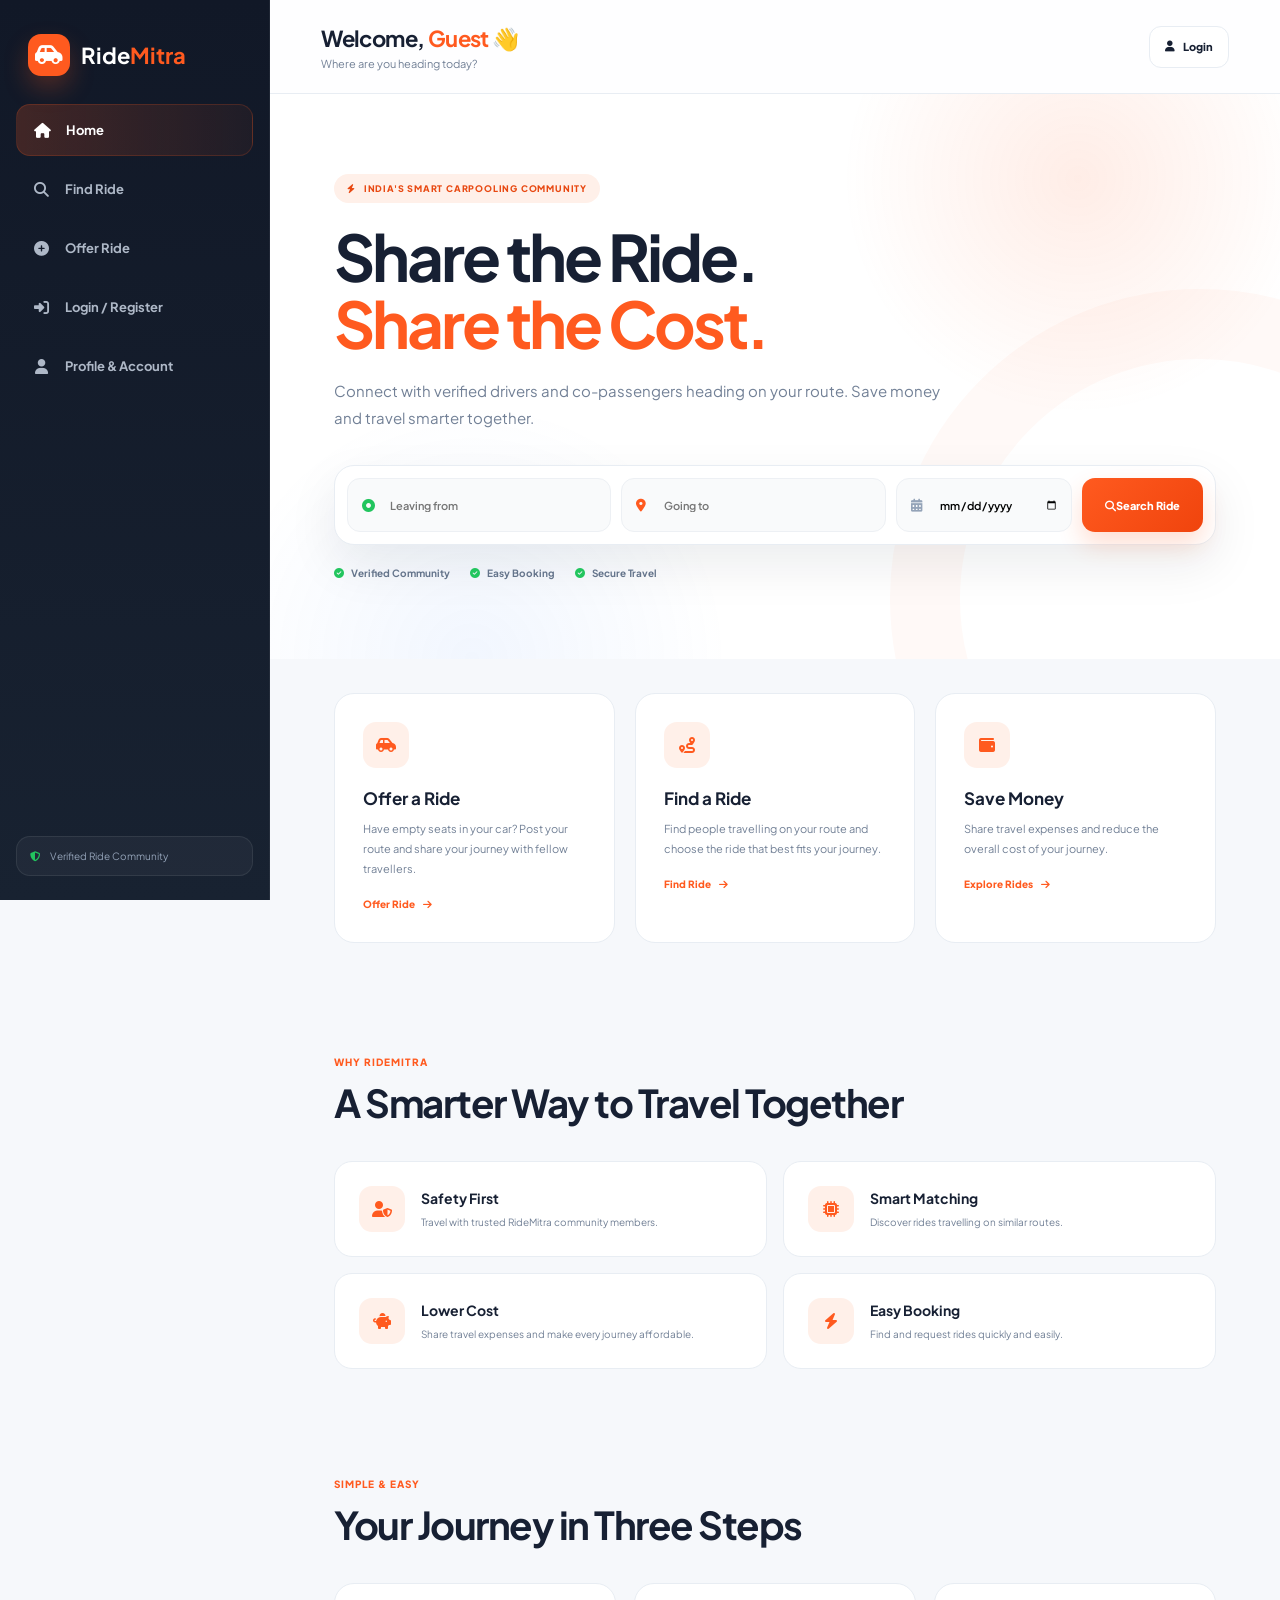
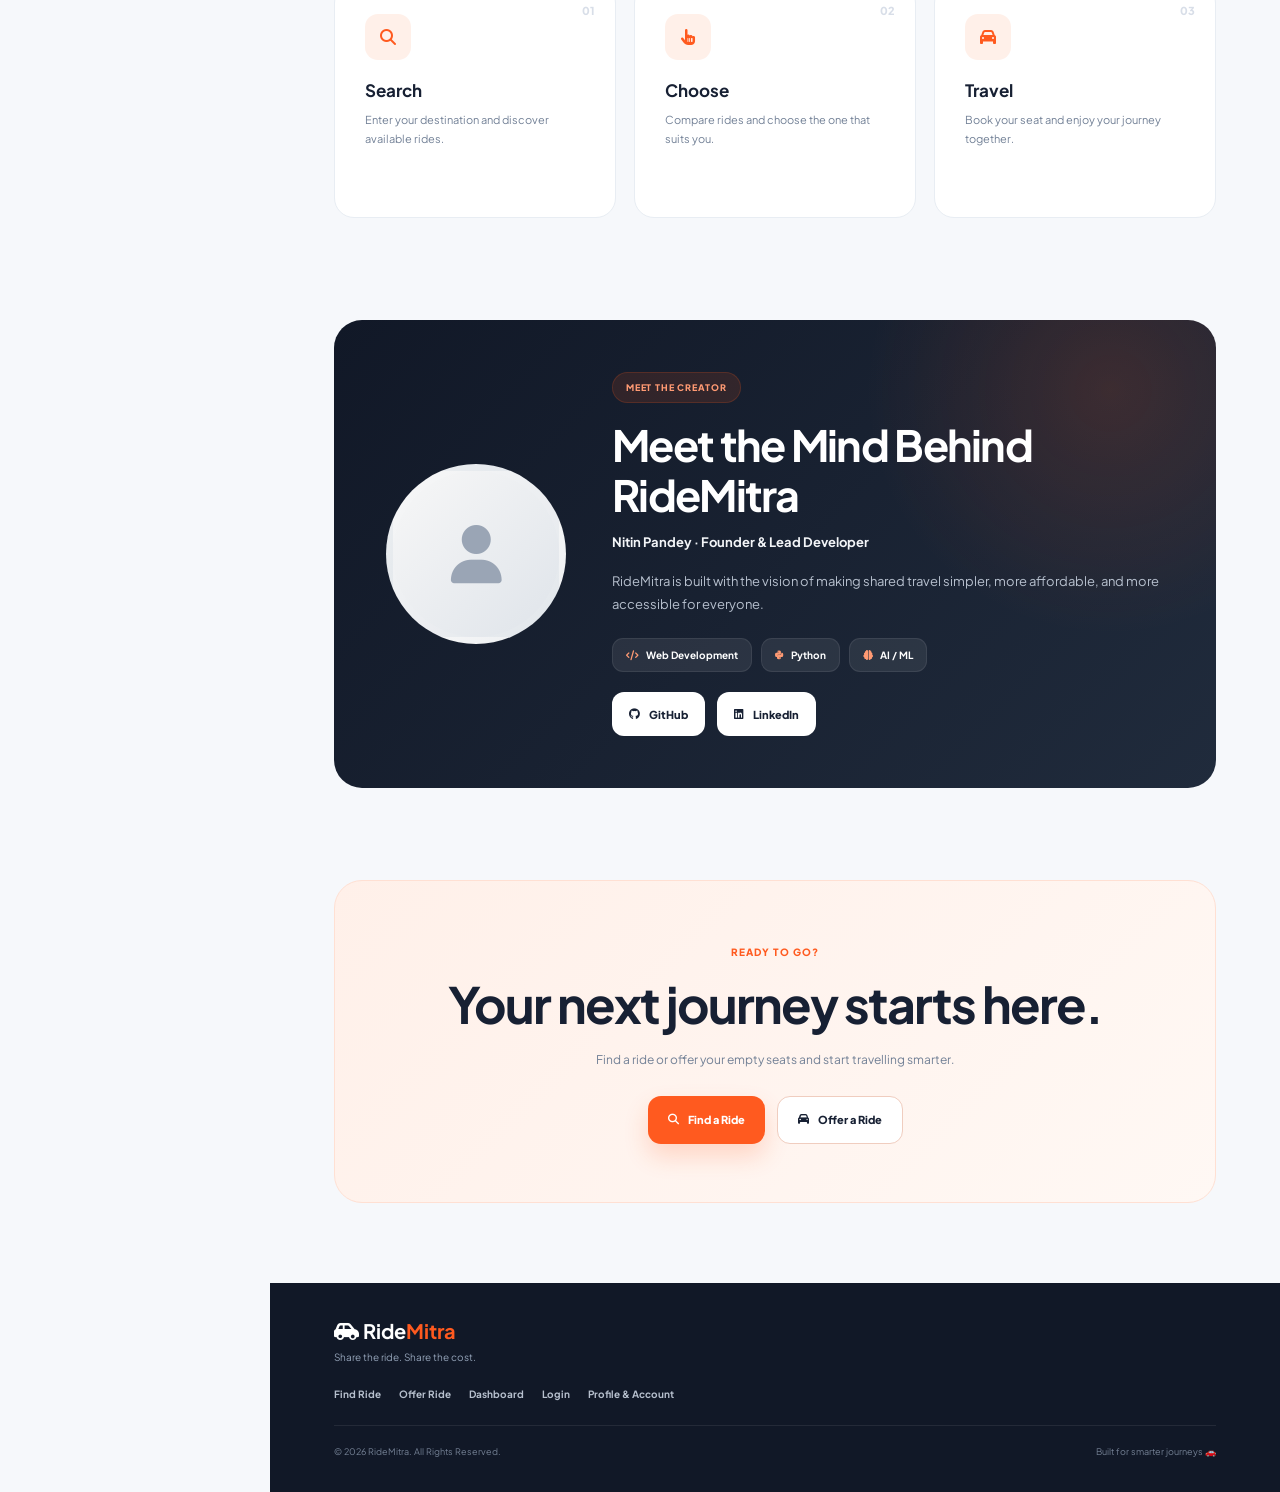
==== commit a54a6a93: "Prepare RideMitra for deployment" ====
--- a/index.html
+++ b/index.html
@@ -1,1240 +1,910 @@
 <!DOCTYPE html>
 <html lang="en">
-
 <head>
-
-    <meta charset="UTF-8">
-
-    <meta
-        name="viewport"
-        content="width=device-width, initial-scale=1.0"
-    >
-
-    <meta
-        name="description"
-        content="RideMitra - Share rides, save money, and travel together across India."
-    >
-
-    <title>RideMitra - Smart & Affordable Ride Sharing</title>
-
-    <!-- Google Font -->
-    <link
-        href="https://fonts.googleapis.com/css2?family=Plus+Jakarta+Sans:wght@400;500;600;700;800&display=swap"
-        rel="stylesheet"
-    >
-
-    <!-- Font Awesome -->
-    <link
-        rel="stylesheet"
-        href="https://cdnjs.cloudflare.com/ajax/libs/font-awesome/6.4.0/css/all.min.css"
-    >
-
-    <!-- Main CSS -->
-    <link
-        rel="stylesheet"
-        href="style.css"
-    >
-
+<meta charset="UTF-8">
+<meta name="viewport" content="width=device-width, initial-scale=1.0">
+<meta name="description" content="RideMitra - Share rides, save money, and travel smarter together.">
+<title>RideMitra - Smart Ride Sharing</title>
+
+<link href="https://fonts.googleapis.com/css2?family=Plus+Jakarta+Sans:wght@400;500;600;700;800&display=swap" rel="stylesheet">
+<link rel="stylesheet" href="https://cdnjs.cloudflare.com/ajax/libs/font-awesome/6.4.0/css/all.min.css">
+
+<style>
+:root{
+    --primary:#ff5a1f;
+    --primary-dark:#e84912;
+    --primary-soft:#fff0e9;
+    --dark:#111827;
+    --dark-2:#1b2433;
+    --text:#172033;
+    --muted:#728096;
+    --line:#e8edf3;
+    --bg:#f6f8fb;
+    --white:#ffffff;
+    --sidebar:270px;
+    --radius:24px;
+}
+*{margin:0;padding:0;box-sizing:border-box}
+html{scroll-behavior:smooth}
+body{
+    font-family:"Plus Jakarta Sans",sans-serif;
+    background:var(--bg);
+    color:var(--text);
+    overflow-x:hidden;
+}
+a{text-decoration:none;color:inherit}
+button,input{font:inherit}
+
+/* SIDEBAR */
+.side-nav{
+    position:fixed;
+    inset:0 auto 0 0;
+    width:var(--sidebar);
+    height:100vh;
+    z-index:1000;
+    padding:24px 16px;
+    display:flex;
+    flex-direction:column;
+    background:linear-gradient(180deg,#111827,#182231);
+    color:#fff;
+    border-right:1px solid rgba(255,255,255,.06);
+    transition:transform .3s ease;
+}
+.side-logo{
+    display:flex;
+    align-items:center;
+    gap:11px;
+    padding:10px 12px 28px;
+    font-size:22px;
+}
+.logo-icon{
+    width:42px;height:42px;
+    display:grid;place-items:center;
+    background:var(--primary);
+    border-radius:13px;
+    box-shadow:0 12px 25px rgba(255,90,31,.25);
+}
+.side-logo span{color:var(--primary)}
+.side-nav-links{
+    display:grid;
+    gap:7px;
+}
+.side-nav-links a{
+    min-height:52px;
+    display:flex;
+    align-items:center;
+    gap:14px;
+    padding:0 15px;
+    color:#aeb8c7;
+    border-radius:14px;
+    font-size:13px;
+    font-weight:700;
+    transition:.2s ease;
+}
+.side-nav-links a i{width:20px;text-align:center;font-size:15px}
+.side-nav-links a:hover,
+.side-nav-links a.active{
+    color:#fff;
+    background:rgba(255,255,255,.075);
+}
+.side-nav-links a.active{
+    background:linear-gradient(90deg,rgba(255,90,31,.2),rgba(255,90,31,.06));
+    border:1px solid rgba(255,90,31,.18);
+}
+.sidebar-bottom{margin-top:auto}
+.security-mini{
+    display:flex;align-items:center;gap:10px;
+    padding:13px;
+    border:1px solid rgba(255,255,255,.08);
+    background:rgba(255,255,255,.04);
+    border-radius:14px;
+    color:#94a3b8;
+    font-size:10px;
+}
+.security-mini i{color:#22c55e}
+
+/* MENU */
+.menu-toggle{
+    position:fixed;
+    top:18px;left:18px;
+    z-index:1100;
+    width:46px;height:46px;
+    border:0;border-radius:14px;
+    background:#172033;
+    color:var(--primary);
+    display:none;
+    cursor:pointer;
+    box-shadow:0 10px 25px rgba(15,23,42,.18);
+    font-size:18px;
+}
+.sidebar-overlay{
+    position:fixed;inset:0;
+    background:rgba(10,15,25,.5);
+    opacity:0;visibility:hidden;
+    z-index:900;
+    transition:.25s ease;
+}
+.sidebar-overlay.show{opacity:1;visibility:visible}
+
+/* MAIN */
+.main-wrapper{
+    min-height:100vh;
+    margin-left:var(--sidebar);
+    width:calc(100% - var(--sidebar));
+}
+.ridemitra-topbar{
+    min-height:94px;
+    padding:20px clamp(24px,4vw,58px);
+    display:flex;
+    justify-content:space-between;
+    align-items:center;
+    gap:25px;
+    background:rgba(255,255,255,.92);
+    border-bottom:1px solid var(--line);
+}
+.ridemitra-welcome-title{
+    font-size:22px;
+    letter-spacing:-.6px;
+}
+.ridemitra-welcome-title span{color:var(--primary)}
+.ridemitra-welcome-subtitle{
+    margin-top:5px;
+    color:var(--muted);
+    font-size:11px;
+}
+.ridemitra-topbar-actions{
+    display:flex;
+    align-items:center;
+    gap:10px;
+}
+.topbar-dashboard,.topbar-login{
+    min-height:42px;
+    display:inline-flex;
+    align-items:center;
+    gap:8px;
+    padding:0 15px;
+    border:1px solid var(--line);
+    border-radius:12px;
+    background:#fff;
+    font-size:11px;
+    font-weight:800;
+    transition:.2s;
+}
+.topbar-dashboard:hover,.topbar-login:hover{border-color:var(--primary);color:var(--primary)}
+.topbar-profile{
+    align-items:center;
+    gap:10px;
+    padding:6px 10px;
+    border:1px solid var(--line);
+    border-radius:14px;
+}
+.profile-avatar{
+    width:34px;height:34px;border-radius:10px;
+    display:grid;place-items:center;
+    background:var(--primary-soft);color:var(--primary);
+}
+.profile-info{display:grid;gap:2px}
+.profile-info strong{font-size:11px}
+.profile-info span{font-size:8px;color:var(--muted)}
+
+/* PAGE CONTAINER */
+.home-page{width:100%}
+.home-page > section{
+    width:100%;
+    padding-left:clamp(24px,5vw,72px);
+    padding-right:clamp(24px,5vw,72px);
+}
+
+/* HERO */
+.home-hero{
+    position:relative;
+    overflow:hidden;
+    min-height:560px;
+    display:flex;
+    align-items:center;
+    padding-top:80px;
+    padding-bottom:80px;
+    background:
+        radial-gradient(circle at 80% 15%,rgba(255,90,31,.11),transparent 25%),
+        radial-gradient(circle at 20% 100%,rgba(59,130,246,.07),transparent 26%),
+        #fff;
+}
+.home-hero::after{
+    content:"";
+    position:absolute;
+    width:480px;height:480px;
+    right:-230px;bottom:-250px;
+    border-radius:50%;
+    border:70px solid rgba(255,90,31,.035);
+}
+.home-hero-content{
+    position:relative;z-index:1;
+    width:100%;
+    max-width:1180px;
+    margin:0 auto;
+}
+.home-badge,.creator-label{
+    display:inline-flex;
+    align-items:center;
+    gap:8px;
+    padding:9px 13px;
+    border-radius:999px;
+    background:var(--primary-soft);
+    color:var(--primary-dark);
+    font-size:9px;
+    font-weight:800;
+    letter-spacing:.8px;
+}
+.home-badge{margin-bottom:20px}
+.home-hero h1{
+    max-width:760px;
+    font-size:clamp(42px,5vw,70px);
+    line-height:1.05;
+    letter-spacing:-3px;
+}
+.highlight{color:var(--primary)}
+.hero-desc{
+    max-width:620px;
+    margin-top:20px;
+    color:var(--muted);
+    font-size:15px;
+    line-height:1.8;
+}
+.hero-search-box{
+    width:100%;
+    max-width:1100px;
+    margin-top:34px;
+    padding:12px;
+    background:#fff;
+    border:1px solid var(--line);
+    border-radius:20px;
+    box-shadow:0 20px 50px rgba(15,23,42,.08);
+}
+.search-form{
+    display:grid;
+    grid-template-columns:1.2fr 1.2fr .8fr auto;
+    gap:10px;
+}
+.input-group{
+    position:relative;
+    min-width:0;
+}
+.input-group i{
+    position:absolute;
+    left:15px;top:50%;
+    transform:translateY(-50%);
+    color:#94a3b8;
+    font-size:13px;
+}
+.input-group .start-icon{color:#22c55e}
+.input-group .end-icon{color:var(--primary)}
+.input-group input{
+    width:100%;height:54px;
+    padding:0 12px 0 42px;
+    border:1px solid #edf0f4;
+    border-radius:13px;
+    outline:0;
+    background:#f9fafb;
+    font-size:11px;
+    font-weight:600;
+}
+.input-group input:focus{
+    border-color:var(--primary);
+    background:#fff;
+    box-shadow:0 0 0 4px rgba(255,90,31,.07);
+}
+.btn-search{
+    min-height:54px;
+    padding:0 23px;
+    border:0;border-radius:13px;
+    background:linear-gradient(135deg,var(--primary),#f0440d);
+    color:#fff;
+    font-size:11px;
+    font-weight:800;
+    cursor:pointer;
+    box-shadow:0 12px 24px rgba(255,90,31,.2);
+}
+.hero-trust{
+    display:flex;
+    flex-wrap:wrap;
+    gap:20px;
+    margin-top:22px;
+    color:#64748b;
+    font-size:10px;
+    font-weight:700;
+}
+.hero-trust span{display:flex;align-items:center;gap:7px}
+.hero-trust i{color:#22c55e}
+
+/* FEATURES */
+.features{
+    max-width:none;
+    display:grid;
+    grid-template-columns:repeat(3,minmax(0,1fr));
+    gap:20px;
+    padding-top:34px;
+    padding-bottom:34px;
+}
+.feature-card{
+    min-height:250px;
+    padding:28px;
+    background:#fff;
+    border:1px solid var(--line);
+    border-radius:20px;
+    transition:.25s ease;
+}
+.feature-card:hover{transform:translateY(-5px);box-shadow:0 20px 40px rgba(15,23,42,.07)}
+.feature-icon,.why-icon,.step-icon{
+    width:46px;height:46px;
+    display:grid;place-items:center;
+    border-radius:13px;
+    background:var(--primary-soft);
+    color:var(--primary);
+    margin-bottom:19px;
+}
+.feature-card h3{font-size:17px;margin-bottom:10px}
+.feature-card p{color:var(--muted);font-size:11px;line-height:1.8}
+.feature-link{
+    display:inline-flex;align-items:center;gap:8px;
+    margin-top:19px;color:var(--primary);
+    font-size:10px;font-weight:800;
+}
+
+/* COMMON SECTIONS */
+.why-ridemitra,.how-it-works{
+    padding-top:72px;
+    padding-bottom:30px;
+}
+.section-heading{
+    max-width:720px;
+    margin-bottom:34px;
+}
+.sub-title{
+    display:inline-block;
+    color:var(--primary);
+    font-size:10px;
+    font-weight:800;
+    letter-spacing:1px;
+    margin-bottom:10px;
+}
+.section-heading h2{
+    font-size:clamp(28px,3vw,42px);
+    letter-spacing:-1.5px;
+}
+.why-grid{
+    display:grid;
+    grid-template-columns:repeat(2,minmax(0,1fr));
+    gap:16px;
+}
+.why-card{
+    display:flex;align-items:flex-start;gap:16px;
+    padding:24px;
+    background:#fff;
+    border:1px solid var(--line);
+    border-radius:18px;
+}
+.why-icon{margin:0;flex:0 0 46px}
+.why-card h3{font-size:14px;margin:3px 0 7px}
+.why-card p{font-size:10px;color:var(--muted);line-height:1.7}
+.steps-grid{
+    display:grid;
+    grid-template-columns:repeat(3,minmax(0,1fr));
+    gap:18px;
+}
+.step-card{
+    position:relative;
+    padding:30px;
+    min-height:235px;
+    border-radius:20px;
+    background:#fff;
+    border:1px solid var(--line);
+}
+.step-number{
+    position:absolute;top:20px;right:20px;
+    color:#d8dee8;font-size:11px;font-weight:800;
+}
+.step-card h3{font-size:17px;margin-bottom:10px}
+.step-card p{font-size:11px;line-height:1.7;color:var(--muted)}
+
+/* CREATOR */
+.creator-section{
+    padding-top:72px;
+    padding-bottom:40px;
+}
+.creator-card{
+    max-width:1180px;
+    margin:0 auto;
+    padding:52px;
+    display:grid;
+    grid-template-columns:180px minmax(0,1fr);
+    align-items:center;
+    gap:46px;
+    border-radius:28px;
+    color:#fff;
+    background:
+        radial-gradient(circle at 88% 15%,rgba(255,90,31,.15),transparent 28%),
+        linear-gradient(135deg,#111827,#202b3c);
+    overflow:hidden;
+}
+.creator-image{display:flex;justify-content:center}
+.creator-image-placeholder{
+    width:180px;height:180px;
+    border-radius:50%;
+    display:grid;place-items:center;
+    background:linear-gradient(135deg,#f7f7f7,#dfe4ea);
+    color:#9aa5b5;
+    font-size:58px;
+    border:7px solid rgba(255,255,255,.07);
+}
+.creator-label{
+    background:rgba(255,90,31,.12);
+    color:#ff9a73;
+    border:1px solid rgba(255,90,31,.18);
+    margin-bottom:17px;
+}
+.creator-info h2{
+    font-size:clamp(28px,3.5vw,43px);
+    line-height:1.15;
+    letter-spacing:-1.7px;
+    margin-bottom:12px;
+}
+.creator-role{
+    color:#f3f5f8!important;
+    font-size:13px!important;
+    font-weight:700;
+    margin-bottom:15px!important;
+}
+.creator-info > p{
+    max-width:720px;
+    color:#b7c0ce;
+    font-size:13px;
+    line-height:1.8;
+}
+.creator-skills{
+    display:flex;flex-wrap:wrap;
+    gap:9px;
+    margin-top:22px;
+}
+.creator-skills span{
+    display:inline-flex;align-items:center;gap:7px;
+    padding:10px 13px;
+    border-radius:11px;
+    background:rgba(255,255,255,.08);
+    border:1px solid rgba(255,255,255,.08);
+    font-size:10px;font-weight:700;
+}
+.creator-skills i{color:#ff9a73}
+.creator-actions{
+    display:flex;flex-wrap:wrap;gap:12px;
+    margin-top:20px;
+}
+.creator-actions a{
+    display:inline-flex;align-items:center;gap:9px;
+    min-height:44px;padding:0 17px;
+    border-radius:12px;
+    background:#fff;color:#172033;
+    font-size:11px;font-weight:800;
+}
+
+/* CTA */
+.home-cta{
+    padding-top:52px;
+    padding-bottom:80px;
+}
+.home-cta-content{
+    max-width:1180px;
+    margin:0 auto;
+    padding:58px 30px;
+    text-align:center;
+    border-radius:28px;
+    background:linear-gradient(135deg,#fff0e9,#fff8f4);
+    border:1px solid #ffe0d3;
+}
+.home-cta-content > span{
+    color:var(--primary);
+    font-size:10px;font-weight:800;letter-spacing:1px;
+}
+.home-cta-content h2{
+    margin-top:12px;
+    font-size:clamp(30px,4vw,50px);
+    letter-spacing:-2px;
+}
+.home-cta-content p{
+    max-width:600px;
+    margin:15px auto 25px;
+    color:var(--muted);
+    font-size:12px;
+    line-height:1.7;
+}
+.home-cta-actions{
+    display:flex;justify-content:center;flex-wrap:wrap;gap:12px;
+}
+.home-cta-actions a{
+    min-height:48px;
+    display:inline-flex;align-items:center;gap:9px;
+    padding:0 20px;border-radius:13px;
+    font-size:11px;font-weight:800;
+}
+.cta-primary{background:var(--primary);color:#fff;box-shadow:0 12px 25px rgba(255,90,31,.2)}
+.cta-secondary{background:#fff;border:1px solid #f0cdbf}
+
+/* FOOTER */
+.site-footer{
+    padding:35px clamp(24px,5vw,72px);
+    background:#111827;
+    color:#fff;
+}
+.footer-brand strong{font-size:20px}
+.footer-brand strong span{color:var(--primary)}
+.footer-brand p{margin-top:8px;color:#94a3b8;font-size:10px}
+.footer-links{
+    display:flex;flex-wrap:wrap;gap:18px;
+    margin:25px 0;
+    color:#b7c0ce;font-size:10px;font-weight:700;
+}
+.footer-links a:hover{color:var(--primary)}
+.footer-bottom{
+    padding-top:20px;
+    border-top:1px solid rgba(255,255,255,.08);
+    display:flex;justify-content:space-between;gap:15px;
+    color:#748094;font-size:9px;
+}
+
+/* RESPONSIVE */
+@media(max-width:1050px){
+    .search-form{grid-template-columns:1fr 1fr}
+    .btn-search{grid-column:span 2}
+}
+@media(max-width:800px){
+    :root{--sidebar:0px}
+    .side-nav{width:270px;transform:translateX(-100%);box-shadow:20px 0 50px rgba(0,0,0,.2)}
+    .side-nav:not(.hidden){transform:translateX(0)}
+    .menu-toggle{display:grid;place-items:center}
+    .main-wrapper{margin-left:0;width:100%}
+    .ridemitra-topbar{padding-left:78px}
+    .creator-card{grid-template-columns:1fr;text-align:center}
+    .creator-skills,.creator-actions{justify-content:center}
+}
+@media(max-width:650px){
+    .ridemitra-topbar{min-height:80px;padding:14px 15px 14px 76px}
+    .ridemitra-welcome-title{font-size:16px}
+    .ridemitra-topbar-actions .topbar-dashboard{display:none!important}
+    .topbar-login{width:40px;padding:0;justify-content:center}
+    .topbar-login span{display:none}
+    .home-page > section{padding-left:16px;padding-right:16px}
+    .home-hero{min-height:auto;padding-top:60px;padding-bottom:60px}
+    .home-hero h1{font-size:40px;letter-spacing:-2px}
+    .hero-desc{font-size:13px}
+    .search-form,.features,.steps-grid,.why-grid{grid-template-columns:1fr}
+    .btn-search{grid-column:auto}
+    .hero-search-box{padding:10px;border-radius:17px}
+    .hero-trust{gap:11px}
+    .features{padding-top:20px;padding-bottom:30px}
+    .why-ridemitra,.how-it-works{padding-top:50px}
+    .creator-section{padding-top:50px}
+    .creator-card{padding:35px 22px;gap:25px;border-radius:23px}
+    .creator-image-placeholder{width:135px;height:135px;font-size:45px}
+    .creator-info h2{font-size:30px}
+    .home-cta{padding-top:38px;padding-bottom:55px}
+    .home-cta-content{padding:40px 20px;border-radius:22px}
+    .home-cta-actions{flex-direction:column}
+    .home-cta-actions a{justify-content:center}
+    .footer-bottom{flex-direction:column}
+}
+</style>
 </head>
 
-
 <body>
 
-
-    <!-- =====================================================
-         MENU BUTTON
-    ====================================================== -->
-
-    <button
-        type="button"
-        class="menu-toggle"
-        id="menuToggle"
-        aria-label="Open navigation"
-        aria-expanded="false"
-    >
-        <i class="fa-solid fa-bars"></i>
-    </button>
-
-
-
-    <!-- =====================================================
-         LEFT SIDEBAR
-    ====================================================== -->
-
-    <nav
-        class="side-nav"
-        id="sideNav"
-        aria-label="Main navigation"
-    >
-
-        <div class="side-logo">
-
-            <i class="fa-solid fa-car-side logo-icon"></i>
-
-            <strong>
-                Ride<span>Mitra</span>
-            </strong>
-
+<button type="button" class="menu-toggle" id="menuToggle" aria-label="Open navigation" aria-expanded="false">
+    <i class="fa-solid fa-bars"></i>
+</button>
+
+<div class="sidebar-overlay" id="sidebarOverlay"></div>
+
+<nav class="side-nav" id="sideNav" aria-label="Main navigation">
+    <div class="side-logo">
+        <i class="fa-solid fa-car-side logo-icon"></i>
+        <strong>Ride<span>Mitra</span></strong>
+    </div>
+
+    <div class="side-nav-links">
+        <a href="index.html" class="active"><i class="fa-solid fa-house"></i><span>Home</span></a>
+        <a href="find-ride.html"><i class="fa-solid fa-magnifying-glass"></i><span>Find Ride</span></a>
+        <a href="offer-ride.html"><i class="fa-solid fa-circle-plus"></i><span>Offer Ride</span></a>
+        <a href="dashboard.html" id="dashboardNav"><i class="fa-solid fa-chart-pie"></i><span>Dashboard</span></a>
+        <a href="login.html" id="loginNav"><i class="fa-solid fa-right-to-bracket"></i><span>Login / Register</span></a>
+        <a href="account.html"><i class="fa-solid fa-user"></i><span>Profile & Account</span></a>
+    </div>
+
+    <div class="sidebar-bottom">
+        <div class="security-mini">
+            <i class="fa-solid fa-shield-halved"></i>
+            <span>Verified Ride Community</span>
         </div>
-
-
-        <div class="side-nav-links">
-
-            <a
-                href="find-ride.html"
-                class="active"
-            >
-                <i class="fa-solid fa-magnifying-glass"></i>
-
-                <span>
-                    Find Ride
-                </span>
-            </a>
-
-
-            <a href="offer-ride.html">
-
-                <i class="fa-solid fa-circle-plus"></i>
-
-                <span>
-                    Offer Ride
-                </span>
-
-            </a>
-
-
-            <a
-                href="dashboard.html"
-                id="dashboardNav"
-            >
-
-                <i class="fa-solid fa-chart-pie"></i>
-
-                <span>
-                    Dashboard
-                </span>
-
-            </a>
-
-
-            <a
-                href="login.html"
-                id="loginNav"
-            >
-
-                <i class="fa-solid fa-right-to-bracket"></i>
-
-                <span>
-                    Login / Register
-                </span>
-
-            </a>
-
-
-            <a
-                href="#"
-                id="logoutNav"
-                style="display: none;"
-            >
-
-                <i class="fa-solid fa-right-from-bracket"></i>
-
-                <span>
-                    Logout
-                </span>
-
-            </a>
-
+    </div>
+</nav>
+
+<div class="main-wrapper">
+
+<header class="ridemitra-topbar">
+    <div class="ridemitra-welcome">
+        <h2 class="ridemitra-welcome-title">Welcome, <span id="welcomeUserName">Guest</span> 👋</h2>
+        <p class="ridemitra-welcome-subtitle">Where are you heading today?</p>
+    </div>
+
+    <div class="ridemitra-topbar-actions">
+        <a href="dashboard.html" class="topbar-dashboard" id="topbarDashboard">
+            <i class="fa-solid fa-gauge"></i><span>Dashboard</span>
+        </a>
+        <a href="login.html" class="topbar-login" id="topbarLogin">
+            <i class="fa-solid fa-user"></i><span>Login</span>
+        </a>
+        <div class="topbar-profile" id="topbarProfile" style="display:none;">
+            <div class="profile-avatar"><i class="fa-solid fa-user"></i></div>
+            <div class="profile-info">
+                <strong id="topbarUserName">User</strong>
+                <span>RideMitra Member</span>
+            </div>
         </div>
-
-
-        <div class="sidebar-bottom">
-
-            <div class="security-mini">
-
-                <i class="fa-solid fa-shield-halved"></i>
-
-                <span>
-                    100% Verified Rides
-                </span>
-
+    </div>
+</header>
+
+<main class="home-page">
+
+<section class="home-hero">
+    <div class="home-hero-content">
+        <div class="home-badge"><i class="fa-solid fa-bolt"></i> INDIA'S SMART CARPOOLING COMMUNITY</div>
+        <h1>Share the Ride.<br><span class="highlight">Share the Cost.</span></h1>
+        <p class="hero-desc">Connect with verified drivers and co-passengers heading on your route. Save money and travel smarter together.</p>
+
+        <div class="hero-search-box">
+            <form action="find-ride.html" method="GET" class="search-form" id="heroSearchForm">
+                <div class="input-group">
+                    <i class="fa-solid fa-circle-dot start-icon"></i>
+                    <input type="text" name="from" id="heroFrom" placeholder="Leaving from" required>
+                </div>
+                <div class="input-group">
+                    <i class="fa-solid fa-location-dot end-icon"></i>
+                    <input type="text" name="to" id="heroTo" placeholder="Going to" required>
+                </div>
+                <div class="input-group short">
+                    <i class="fa-solid fa-calendar-days"></i>
+                    <input type="date" name="date" id="heroDate" required>
+                </div>
+                <button type="submit" class="btn-search">
+                    <i class="fa-solid fa-magnifying-glass"></i><span>Search Ride</span>
+                </button>
+            </form>
+        </div>
+
+        <div class="hero-trust">
+            <span><i class="fa-solid fa-circle-check"></i>Verified Community</span>
+            <span><i class="fa-solid fa-circle-check"></i>Easy Booking</span>
+            <span><i class="fa-solid fa-circle-check"></i>Secure Travel</span>
+        </div>
+    </div>
+</section>
+
+<section class="features">
+    <div class="feature-card">
+        <div class="feature-icon"><i class="fa-solid fa-car-side"></i></div>
+        <h3>Offer a Ride</h3>
+        <p>Have empty seats in your car? Post your route and share your journey with fellow travellers.</p>
+        <a href="offer-ride.html" class="feature-link">Offer Ride <i class="fa-solid fa-arrow-right"></i></a>
+    </div>
+    <div class="feature-card">
+        <div class="feature-icon"><i class="fa-solid fa-route"></i></div>
+        <h3>Find a Ride</h3>
+        <p>Find people travelling on your route and choose the ride that best fits your journey.</p>
+        <a href="find-ride.html" class="feature-link">Find Ride <i class="fa-solid fa-arrow-right"></i></a>
+    </div>
+    <div class="feature-card">
+        <div class="feature-icon"><i class="fa-solid fa-wallet"></i></div>
+        <h3>Save Money</h3>
+        <p>Share travel expenses and reduce the overall cost of your journey.</p>
+        <a href="find-ride.html" class="feature-link">Explore Rides <i class="fa-solid fa-arrow-right"></i></a>
+    </div>
+</section>
+
+<section class="why-ridemitra">
+    <div class="section-heading">
+        <span class="sub-title">WHY RIDEMITRA</span>
+        <h2>A Smarter Way to Travel Together</h2>
+    </div>
+    <div class="why-grid">
+        <div class="why-card"><div class="why-icon"><i class="fa-solid fa-user-shield"></i></div><div><h3>Safety First</h3><p>Travel with trusted RideMitra community members.</p></div></div>
+        <div class="why-card"><div class="why-icon"><i class="fa-solid fa-microchip"></i></div><div><h3>Smart Matching</h3><p>Discover rides travelling on similar routes.</p></div></div>
+        <div class="why-card"><div class="why-icon"><i class="fa-solid fa-piggy-bank"></i></div><div><h3>Lower Cost</h3><p>Share travel expenses and make every journey affordable.</p></div></div>
+        <div class="why-card"><div class="why-icon"><i class="fa-solid fa-bolt"></i></div><div><h3>Easy Booking</h3><p>Find and request rides quickly and easily.</p></div></div>
+    </div>
+</section>
+
+<section class="how-it-works">
+    <div class="section-heading">
+        <span class="sub-title">SIMPLE & EASY</span>
+        <h2>Your Journey in Three Steps</h2>
+    </div>
+    <div class="steps-grid">
+        <div class="step-card"><span class="step-number">01</span><div class="step-icon"><i class="fa-solid fa-magnifying-glass"></i></div><h3>Search</h3><p>Enter your destination and discover available rides.</p></div>
+        <div class="step-card"><span class="step-number">02</span><div class="step-icon"><i class="fa-solid fa-hand-pointer"></i></div><h3>Choose</h3><p>Compare rides and choose the one that suits you.</p></div>
+        <div class="step-card"><span class="step-number">03</span><div class="step-icon"><i class="fa-solid fa-car"></i></div><h3>Travel</h3><p>Book your seat and enjoy your journey together.</p></div>
+    </div>
+</section>
+
+<section class="creator-section">
+    <div class="creator-card">
+        <div class="creator-image">
+            <div class="creator-image-placeholder"><i class="fa-solid fa-user"></i></div>
+        </div>
+        <div class="creator-info">
+            <span class="creator-label">MEET THE CREATOR</span>
+            <h2>Meet the Mind Behind RideMitra</h2>
+            <p class="creator-role">Nitin Pandey · Founder & Lead Developer</p>
+            <p>RideMitra is built with the vision of making shared travel simpler, more affordable, and more accessible for everyone.</p>
+            <div class="creator-skills">
+                <span><i class="fa-solid fa-code"></i>Web Development</span>
+                <span><i class="fa-brands fa-python"></i>Python</span>
+                <span><i class="fa-solid fa-brain"></i>AI / ML</span>
             </div>
-
+            <div class="creator-actions">
+                <a href="https://github.com/Nitin-ui-droid" target="_blank" rel="noopener noreferrer"><i class="fa-brands fa-github"></i>GitHub</a>
+                <a href="https://www.linkedin.com/in/nitin-pandey-a2958a30a/" target="_blank" rel="noopener noreferrer"><i class="fa-brands fa-linkedin"></i>LinkedIn</a>
+            </div>
         </div>
-
-    </nav>
-
-
-
-    <!-- =====================================================
-         MAIN WRAPPER
-    ====================================================== -->
-
-    <div class="main-wrapper">
-
-
-        <!-- =================================================
-             TOP BAR
-        ================================================== -->
-
-        <header class="ridemitra-topbar">
-
-
-            <div class="ridemitra-welcome">
-
-                <h2 class="ridemitra-welcome-title">
-
-                    Welcome,
-                    <span id="welcomeUserName">
-                        Guest
-                    </span>
-
-                    👋
-
-                </h2>
-
-
-                <p class="ridemitra-welcome-subtitle">
-
-                    Where are you heading today?
-
-                </p>
-
-            </div>
-
-
-
-            <div class="ridemitra-topbar-actions">
-
-
-                <!-- Dashboard -->
-
-                <a
-                    href="dashboard.html"
-                    class="topbar-dashboard"
-                    id="topbarDashboard"
-                >
-
-                    <i class="fa-solid fa-gauge"></i>
-
-                    Dashboard
-
-                </a>
-
-
-
-                <!-- Login -->
-
-                <a
-                    href="login.html"
-                    class="topbar-login"
-                    id="topbarLogin"
-                >
-
-                    <i class="fa-solid fa-user"></i>
-
-                    Login
-
-                </a>
-
-
-
-                <!-- Logged In Profile -->
-
-                <div
-                    class="topbar-profile"
-                    id="topbarProfile"
-                    style="display: none;"
-                >
-
-                    <div class="profile-avatar">
-
-                        <i class="fa-solid fa-user"></i>
-
-                    </div>
-
-
-                    <div class="profile-info">
-
-                        <strong id="topbarUserName">
-                            User
-                        </strong>
-
-                        <span>
-                            RideMitra Member
-                        </span>
-
-                    </div>
-
-                </div>
-
-            </div>
-
-        </header>
-
-
-
-        <!-- =================================================
-             HOME PAGE
-        ================================================== -->
-
-        <main class="home-page">
-
-
-            <!-- =================================================
-                 HERO
-            ================================================== -->
-
-            <section class="home-hero">
-
-
-                <div class="home-hero-content">
-
-
-                    <div class="home-badge">
-
-                        <i class="fa-solid fa-bolt"></i>
-
-                        India's Smartest Carpooling Community
-
-                    </div>
-
-
-
-                    <h1>
-
-                        Share the Ride.
-                        <br>
-
-                        <span class="highlight">
-                            Share the Cost.
-                        </span>
-
-                    </h1>
-
-
-
-                    <p class="hero-desc">
-
-                        Connect with verified drivers and
-                        co-passengers heading on your exact route.
-                        Save money and travel together.
-
-                    </p>
-
-
-
-                    <!-- SEARCH BOX -->
-
-                    <div class="hero-search-box">
-
-
-                        <form
-                            action="find-ride.html"
-                            method="GET"
-                            class="search-form"
-                        >
-
-
-                            <!-- FROM -->
-
-                            <div class="input-group">
-
-                                <i
-                                    class="fa-solid fa-circle-dot start-icon"
-                                ></i>
-
-                                <input
-                                    type="text"
-                                    name="from"
-                                    placeholder="Leaving from"
-                                    required
-                                >
-
-                            </div>
-
-
-
-                            <!-- TO -->
-
-                            <div class="input-group">
-
-                                <i
-                                    class="fa-solid fa-location-dot end-icon"
-                                ></i>
-
-                                <input
-                                    type="text"
-                                    name="to"
-                                    placeholder="Going to"
-                                    required
-                                >
-
-                            </div>
-
-
-
-                            <!-- DATE -->
-
-                            <div class="input-group short">
-
-                                <i class="fa-solid fa-calendar-days"></i>
-
-                                <input
-                                    type="date"
-                                    name="date"
-                                    required
-                                >
-
-                            </div>
-
-
-
-                            <!-- SEARCH -->
-
-                            <button
-                                type="submit"
-                                class="btn-search"
-                            >
-
-                                <i
-                                    class="fa-solid fa-magnifying-glass"
-                                ></i>
-
-                                Search Ride
-
-                            </button>
-
-
-                        </form>
-
-                    </div>
-
-
-
-                    <!-- TRUST -->
-
-                    <div class="hero-trust">
-
-                        <span>
-
-                            <i
-                                class="fa-solid fa-circle-check"
-                            ></i>
-
-                            Aadhaar Verified
-
-                        </span>
-
-
-                        <span>
-
-                            <i
-                                class="fa-solid fa-circle-check"
-                            ></i>
-
-                            Instant Booking
-
-                        </span>
-
-
-                        <span>
-
-                            <i
-                                class="fa-solid fa-circle-check"
-                            ></i>
-
-                            Secure Travel
-
-                        </span>
-
-                    </div>
-
-
-                </div>
-
-            </section>
-
-
-
-            <!-- =================================================
-                 FEATURES
-            ================================================== -->
-
-            <section class="features">
-
-
-                <div class="feature-card">
-
-                    <div class="feature-icon">
-
-                        <i class="fa-solid fa-car-side"></i>
-
-                    </div>
-
-
-                    <h3>
-                        Offer a Ride
-                    </h3>
-
-
-                    <p>
-
-                        Got empty seats in your car?
-                        Post your route and share your
-                        journey with co-passengers.
-
-                    </p>
-
-                </div>
-
-
-
-                <div class="feature-card">
-
-                    <div class="feature-icon">
-
-                        <i class="fa-solid fa-route"></i>
-
-                    </div>
-
-
-                    <h3>
-                        Find a Ride
-                    </h3>
-
-
-                    <p>
-
-                        Find travellers going on your route
-                        and choose a suitable ride for
-                        your journey.
-
-                    </p>
-
-                </div>
-
-
-
-                <div class="feature-card">
-
-                    <div class="feature-icon">
-
-                        <i class="fa-solid fa-wallet"></i>
-
-                    </div>
-
-
-                    <h3>
-                        Save Money
-                    </h3>
-
-
-                    <p>
-
-                        Share travel expenses and reduce
-                        your overall journey cost.
-
-                    </p>
-
-                </div>
-
-
-            </section>
-
-
-
-            <!-- =================================================
-                 WHY RIDEMITRA
-            ================================================== -->
-
-            <section class="why-ridemitra">
-
-
-                <div class="section-heading">
-
-                    <span class="sub-title">
-                        WHY RIDEMITRA
-                    </span>
-
-
-                    <h2>
-                        A Smarter Way to Travel Together
-                    </h2>
-
-                </div>
-
-
-
-                <div class="why-grid">
-
-
-                    <div class="why-card">
-
-                        <div class="why-icon">
-
-                            <i
-                                class="fa-solid fa-user-shield"
-                            ></i>
-
-                        </div>
-
-
-                        <div>
-
-                            <h3>
-                                Safety First
-                            </h3>
-
-                            <p>
-
-                                Travel with verified
-                                RideMitra members.
-
-                            </p>
-
-                        </div>
-
-                    </div>
-
-
-
-                    <div class="why-card">
-
-                        <div class="why-icon">
-
-                            <i
-                                class="fa-solid fa-microchip"
-                            ></i>
-
-                        </div>
-
-
-                        <div>
-
-                            <h3>
-                                Smart Route Matching
-                            </h3>
-
-                            <p>
-
-                                Find people travelling
-                                on similar routes.
-
-                            </p>
-
-                        </div>
-
-                    </div>
-
-
-
-                    <div class="why-card">
-
-                        <div class="why-icon">
-
-                            <i
-                                class="fa-solid fa-piggy-bank"
-                            ></i>
-
-                        </div>
-
-
-                        <div>
-
-                            <h3>
-                                Lower Travel Cost
-                            </h3>
-
-                            <p>
-
-                                Share fuel and travel
-                                expenses with others.
-
-                            </p>
-
-                        </div>
-
-                    </div>
-
-
-
-                    <div class="why-card">
-
-                        <div class="why-icon">
-
-                            <i
-                                class="fa-solid fa-bolt"
-                            ></i>
-
-                        </div>
-
-
-                        <div>
-
-                            <h3>
-                                Easy Booking
-                            </h3>
-
-                            <p>
-
-                                Find and request rides
-                                quickly and easily.
-
-                            </p>
-
-                        </div>
-
-                    </div>
-
-
-                </div>
-
-            </section>
-
-
-
-            <!-- =================================================
-                 CREATOR
-            ================================================== -->
-
-            <section class="creator-section">
-
-
-                <div class="creator-card">
-
-
-                    <div class="creator-image">
-
-                        <img
-                            src="your-photo.jpg"
-                            alt="RideMitra Creator"
-                            class="profile-pic"
-                        >
-
-                    </div>
-
-
-
-                    <div class="creator-info">
-
-
-                        <span class="creator-label">
-                            Nitin Pandey
-                        </span>
-
-
-                        <h2>
-                            Meet the Mind Behind RideMitra
-                        </h2>
-
-
-                        <p class="creator-role">
-                            RideMitra Founder & Lead Developer
-                        </p>
-
-
-                        <p>
-
-                            RideMitra is built with the idea of
-                            making shared travel simple,
-                            affordable and convenient.
-
-                        </p>
-
-
-
-                        <div class="creator-skills">
-
-
-                            <span>
-
-                                <i class="fa-solid fa-code"></i>
-
-                                Web Development
-
-                            </span>
-
-
-                            <span>
-
-                                <i class="fa-brands fa-python"></i>
-
-                                Python
-
-                            </span>
-
-
-                            <span>
-
-                                <i class="fa-solid fa-brain"></i>
-
-                                AI / ML
-
-                            </span>
-
-
-                        </div>
-
-
-
-                        <div class="creator-actions">
-
-
-                            <a
-                                href="https://github.com/"
-                                target="_blank"
-                                rel="noopener noreferrer"
-                            >
-
-                                <i
-                                    class="fa-brands fa-github"
-                                ></i>
-
-                                GitHub
-
-                            </a>
-
-
-                            <a
-                                href="https://www.linkedin.com/in/nitin-pandey-a2958a30a/"
-                                target="_blank"
-                                rel="noopener noreferrer"
-                            >
-
-                                <i
-                                    class="fa-brands fa-linkedin"
-                                ></i>
-
-                                LinkedIn
-
-                            </a>
-
-
-                        </div>
-
-
-                    </div>
-
-
-                </div>
-
-            </section>
-
-
-
-            <!-- =================================================
-                 CALL TO ACTION
-            ================================================== -->
-
-            <section class="creator-section">
-
-
-                <div class="creator-card">
-
-
-                    <div class="creator-info">
-
-                        <span class="creator-label">
-                            READY TO GO?
-                        </span>
-
-
-                        <h2>
-                            Your next journey starts here.
-                        </h2>
-
-
-                        <p>
-
-                            Find a ride or offer your empty
-                            seats and travel smarter.
-
-                        </p>
-
-
-                        <div class="creator-actions">
-
-                            <a href="find-ride.html">
-
-                                <i
-                                    class="fa-solid fa-magnifying-glass"
-                                ></i>
-
-                                Find a Ride
-
-                            </a>
-
-
-                            <a href="offer-ride.html">
-
-                                <i
-                                    class="fa-solid fa-car"
-                                ></i>
-
-                                Offer a Ride
-
-                            </a>
-
-                        </div>
-
-                    </div>
-
-
-                </div>
-
-            </section>
-
-
-
-        </main>
-
-
-
-        <!-- =================================================
-             FOOTER
-        ================================================== -->
-
-        <footer class="site-footer">
-
-
-            <div class="footer-brand">
-
-                <strong>
-
-                    <i
-                        class="fa-solid fa-car-side"
-                    ></i>
-
-                    RideMitra
-
-                </strong>
-
-
-                <p>
-                    Share the ride. Share the cost.
-                </p>
-
-            </div>
-
-
-
-            <div class="footer-links">
-
-                <a href="find-ride.html">
-                    Find Ride
-                </a>
-
-                <a href="offer-ride.html">
-                    Offer Ride
-                </a>
-
-                <a href="dashboard.html">
-                    Dashboard
-                </a>
-
-                <a href="login.html">
-                    Login
-                </a>
-
-            </div>
-
-
-
-            <div class="footer-bottom">
-
-                <span>
-                    © 2026 RideMitra. All Rights Reserved.
-                </span>
-
-
-                <span>
-                    Built for smarter journeys 🚗
-                </span>
-
-            </div>
-
-
-        </footer>
-
-
-    </div>
-
-
-
-    <!-- =====================================================
-         JAVASCRIPT
-    ====================================================== -->
-
-    <script>
-
-        /* ================================================
-           SIDEBAR
-        ================================================= */
-
-        const menuToggle =
-            document.getElementById("menuToggle");
-
-        const sideNav =
-            document.getElementById("sideNav");
-
-
-        menuToggle.addEventListener(
-            "click",
-            function () {
-
-                const isHidden =
-                    sideNav.classList.toggle("hidden");
-
-                menuToggle.setAttribute(
-                    "aria-expanded",
-                    String(!isHidden)
-                );
-
-            }
-        );
-
-
-
-        /* ================================================
-           LOGIN ELEMENTS
-        ================================================= */
-
-        const loginNav =
-            document.getElementById("loginNav");
-
-        const logoutNav =
-            document.getElementById("logoutNav");
-
-        const dashboardNav =
-            document.getElementById("dashboardNav");
-
-        const welcomeUserName =
-            document.getElementById("welcomeUserName");
-
-        const topbarLogin =
-            document.getElementById("topbarLogin");
-
-        const topbarDashboard =
-            document.getElementById("topbarDashboard");
-
-        const topbarProfile =
-            document.getElementById("topbarProfile");
-
-        const topbarUserName =
-            document.getElementById("topbarUserName");
-
-
-
-        /* ================================================
-           CHECK LOGIN
-        ================================================= */
-
-        const isLoggedIn =
-            localStorage.getItem(
-                "rideMitraLoggedIn"
-            ) === "true";
-
-
-        const storedUser =
-            localStorage.getItem(
-                "rideMitraUser"
-            );
-
-
-
-        /* ================================================
-           LOGGED-IN USER
-        ================================================= */
-
-        if (isLoggedIn && storedUser) {
-
-            try {
-
-                const user =
-                    JSON.parse(storedUser);
-
-
-                if (
-                    user &&
-                    user.name
-                ) {
-
-                    welcomeUserName.textContent =
-                        user.name;
-
-                    topbarUserName.textContent =
-                        user.name;
-
+    </div>
+</section>
+
+<section class="home-cta">
+    <div class="home-cta-content">
+        <span>READY TO GO?</span>
+        <h2>Your next journey starts here.</h2>
+        <p>Find a ride or offer your empty seats and start travelling smarter.</p>
+        <div class="home-cta-actions">
+            <a href="find-ride.html" class="cta-primary"><i class="fa-solid fa-magnifying-glass"></i>Find a Ride</a>
+            <a href="offer-ride.html" class="cta-secondary"><i class="fa-solid fa-car"></i>Offer a Ride</a>
+        </div>
+    </div>
+</section>
+
+</main>
+
+<footer class="site-footer">
+    <div class="footer-brand">
+        <strong><i class="fa-solid fa-car-side"></i> Ride<span>Mitra</span></strong>
+        <p>Share the ride. Share the cost.</p>
+    </div>
+    <div class="footer-links">
+        <a href="find-ride.html">Find Ride</a>
+        <a href="offer-ride.html">Offer Ride</a>
+        <a href="dashboard.html">Dashboard</a>
+        <a href="login.html">Login</a>
+        <a href="account.html">Profile & Account</a> 
+
+    </div>
+    <div class="footer-bottom">
+        <span>© 2026 RideMitra. All Rights Reserved.</span>
+        <span>Built for smarter journeys 🚗</span>
+    </div>
+</footer>
+
+</div>
+
+<script src="config.js"></script>
+
+<script>
+document.addEventListener("DOMContentLoaded", function () {
+    const menuToggle = document.getElementById("menuToggle");
+    const sideNav = document.getElementById("sideNav");
+    const sidebarOverlay = document.getElementById("sidebarOverlay");
+
+    function openSidebar(){
+        sideNav.classList.remove("hidden");
+        sidebarOverlay.classList.add("show");
+        document.body.classList.add("sidebar-open");
+        menuToggle.setAttribute("aria-expanded","true");
+    }
+    function closeSidebar(){
+        sideNav.classList.add("hidden");
+        sidebarOverlay.classList.remove("show");
+        document.body.classList.remove("sidebar-open");
+        menuToggle.setAttribute("aria-expanded","false");
+    }
+
+    if (window.innerWidth <= 800) sideNav.classList.add("hidden");
+
+    menuToggle?.addEventListener("click", function(){
+        sideNav.classList.contains("hidden") ? openSidebar() : closeSidebar();
+    });
+    sidebarOverlay?.addEventListener("click", closeSidebar);
+
+    window.addEventListener("resize", function(){
+        if(window.innerWidth > 800){
+            sideNav.classList.remove("hidden");
+            sidebarOverlay.classList.remove("show");
+        } else if(!document.body.classList.contains("sidebar-open")){
+            sideNav.classList.add("hidden");
+        }
+    });
+
+    function getCurrentUser(){
+        for(const key of ["rm_current_user","rideMitraUser"]){
+            try{
+                const stored = localStorage.getItem(key);
+                if(stored){
+                    const user = JSON.parse(stored);
+                    if(user && typeof user === "object") return user;
                 }
-
-
-                topbarLogin.style.display =
-                    "none";
-
-                topbarProfile.style.display =
-                    "flex";
-
-                topbarDashboard.style.display =
-                    "inline-flex";
-
-                loginNav.style.display =
-                    "none";
-
-                dashboardNav.style.display =
-                    "flex";
-
-                logoutNav.style.display =
-                    "flex";
-
-
-            } catch (error) {
-
-                console.error(
-                    "User data error:",
-                    error
-                );
-
-            }
-
+            }catch(error){}
         }
-
-
-        /* ================================================
-           LOGGED-OUT USER
-        ================================================= */
-
-        else {
-
-            welcomeUserName.textContent =
-                "Guest";
-
-            topbarProfile.style.display =
-                "none";
-
-            topbarLogin.style.display =
-                "inline-flex";
-
-            topbarDashboard.style.display =
-                "none";
-
-            loginNav.style.display =
-                "flex";
-
-            dashboardNav.style.display =
-                "none";
-
-            logoutNav.style.display =
-                "none";
-
+        return null;
+    }
+
+    const isLoggedIn = localStorage.getItem("rideMitraLoggedIn") === "true";
+    const user = getCurrentUser();
+
+    const loginNav = document.getElementById("loginNav");
+    const logoutNav = document.getElementById("logoutNav");
+    const dashboardNav = document.getElementById("dashboardNav");
+    const welcomeUserName = document.getElementById("welcomeUserName");
+    const topbarLogin = document.getElementById("topbarLogin");
+    const topbarDashboard = document.getElementById("topbarDashboard");
+    const topbarProfile = document.getElementById("topbarProfile");
+    const topbarUserName = document.getElementById("topbarUserName");
+
+    if(isLoggedIn && user){
+        const name = user.name || user.fullName || (user.email ? user.email.split("@")[0] : "User");
+        welcomeUserName.textContent = name;
+        topbarUserName.textContent = name;
+        topbarLogin.style.display = "none";
+        topbarProfile.style.display = "flex";
+        topbarDashboard.style.display = "inline-flex";
+        loginNav.style.display = "none";
+        dashboardNav.style.display = "flex";
+        logoutNav.style.display = "flex";
+    }else{
+        localStorage.removeItem("rideMitraLoggedIn");
+        welcomeUserName.textContent = "Guest";
+        topbarLogin.style.display = "inline-flex";
+        topbarProfile.style.display = "none";
+        topbarDashboard.style.display = "none";
+        loginNav.style.display = "flex";
+        dashboardNav.style.display = "none";
+        logoutNav.style.display = "none";
+    }
+
+    logoutNav?.addEventListener("click", function(e){
+        e.preventDefault();
+        if(!confirm("Are you sure you want to logout?")) return;
+        ["rideMitraLoggedIn","rideMitraUser","rm_current_user","rideMitraRememberMe"].forEach(k => localStorage.removeItem(k));
+        window.location.href = "index.html";
+    });
+
+    sideNav?.querySelectorAll("a").forEach(link => {
+        link.addEventListener("click", () => {
+            if(window.innerWidth <= 800) closeSidebar();
+        });
+    });
+
+    const dateInput = document.getElementById("heroDate");
+    if(dateInput){
+        const today = new Date().toISOString().split("T")[0];
+        dateInput.min = today;
+        dateInput.value = today;
+    }
+
+    document.getElementById("heroSearchForm")?.addEventListener("submit", function(e){
+        const from = document.getElementById("heroFrom");
+        const to = document.getElementById("heroTo");
+        if(from.value.trim().toLowerCase() === to.value.trim().toLowerCase()){
+            e.preventDefault();
+            alert("Pickup and destination cannot be the same.");
+            to.focus();
         }
-
-
-
-        /* ================================================
-           LOGOUT
-        ================================================= */
-
-        logoutNav.addEventListener(
-            "click",
-            function (event) {
-
-                event.preventDefault();
-
-
-                const confirmLogout =
-                    confirm(
-                        "Do you want to logout?"
-                    );
-
-
-                if (!confirmLogout) {
-                    return;
-                }
-
-
-                localStorage.removeItem(
-                    "rideMitraLoggedIn"
-                );
-
-
-                localStorage.removeItem(
-                    "rideMitraUser"
-                );
-
-
-                window.location.href =
-                    "index.html";
-
-            }
-        );
-
-
-
-        /* ================================================
-           MOBILE NAVIGATION
-        ================================================= */
-
-        const navigationLinks =
-            sideNav.querySelectorAll("a");
-
-
-        navigationLinks.forEach(
-            function (link) {
-
-                link.addEventListener(
-                    "click",
-                    function () {
-
-                        if (
-                            window.innerWidth <= 700
-                        ) {
-
-                            sideNav.classList.add(
-                                "hidden"
-                            );
-
-                            menuToggle.setAttribute(
-                                "aria-expanded",
-                                "false"
-                            );
-
-                        }
-
-                    }
-                );
-
-            }
-        );
-
-
-
-        /* ================================================
-           DATE - PREVENT OLD DATES
-        ================================================= */
-
-        const dateInput =
-            document.querySelector(
-                'input[name="date"]'
-            );
-
-
-        if (dateInput) {
-
-            const today =
-                new Date()
-                    .toISOString()
-                    .split("T")[0];
-
-
-            dateInput.min =
-                today;
-
-        }
-
-    </script>
-
-
+    });
+});
+</script>
+
+<script src="script.js"></script>
 </body>
-
-</html>+</html> 
